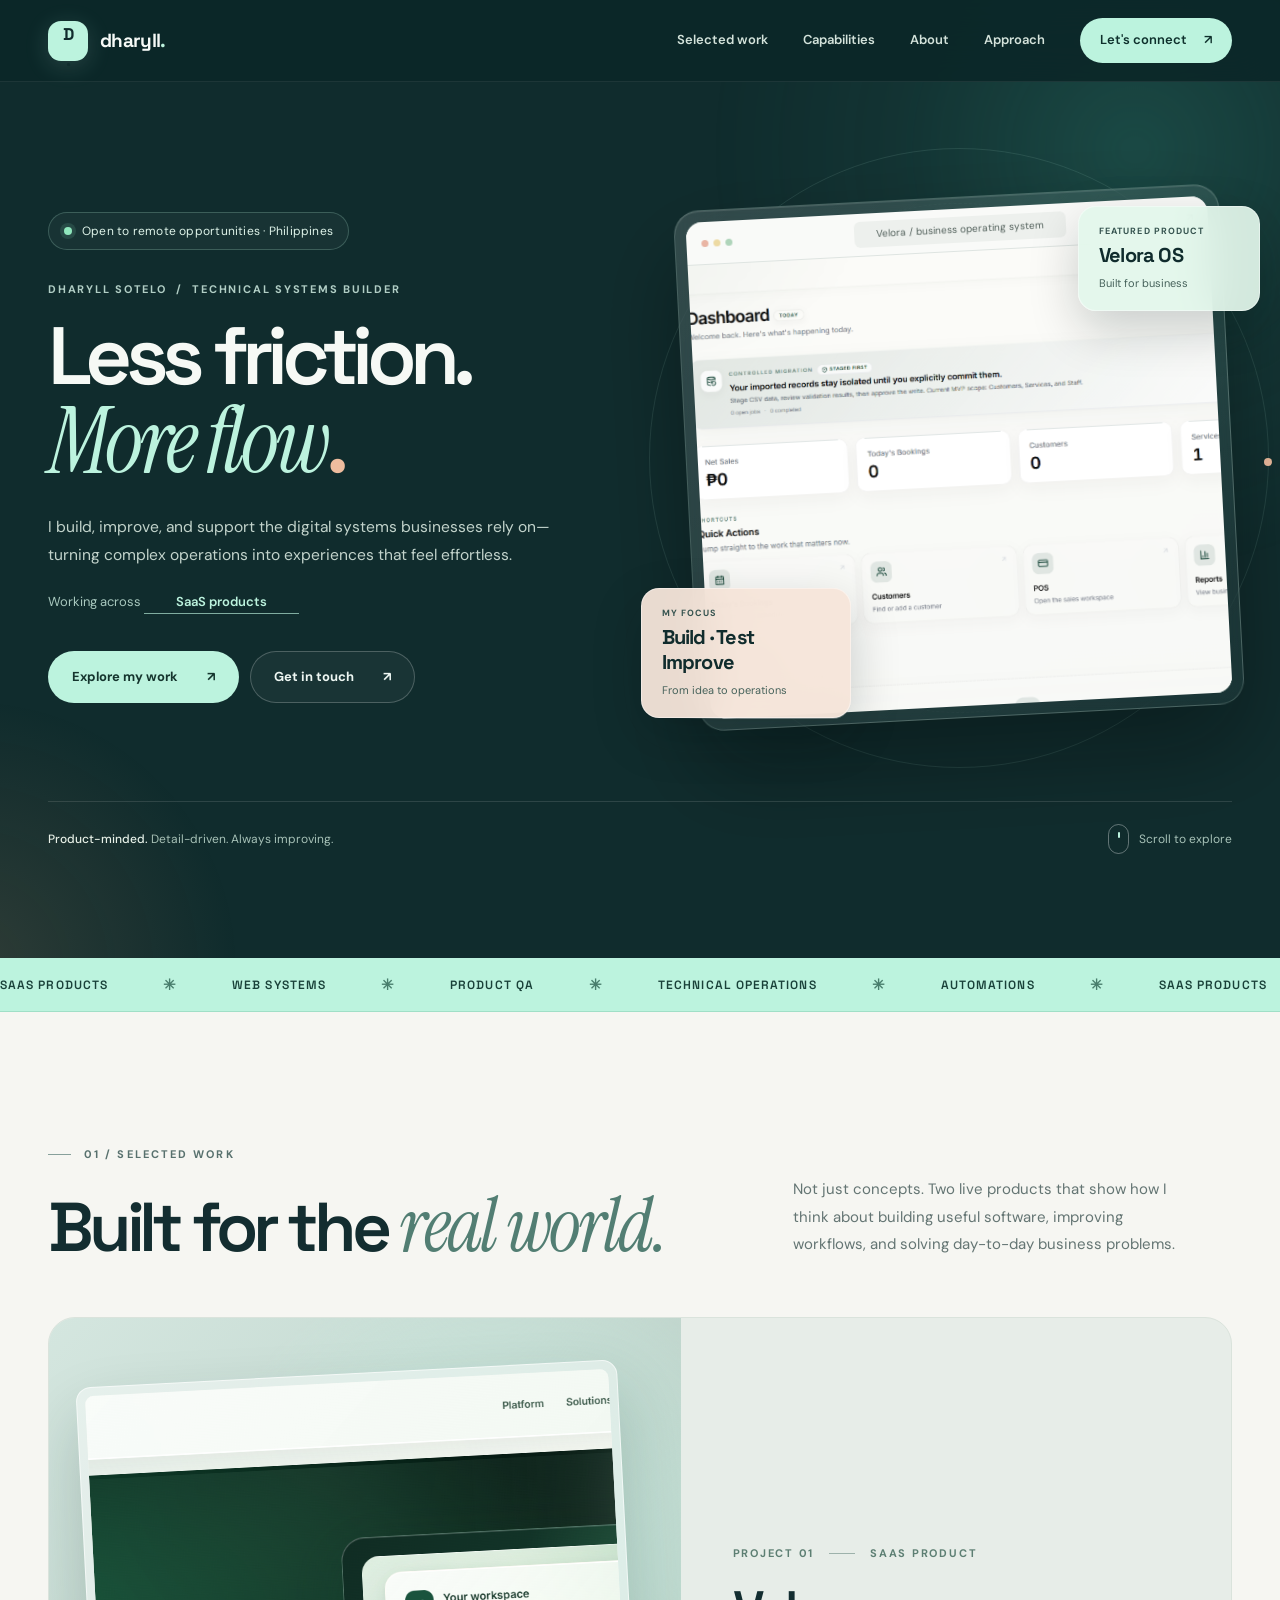
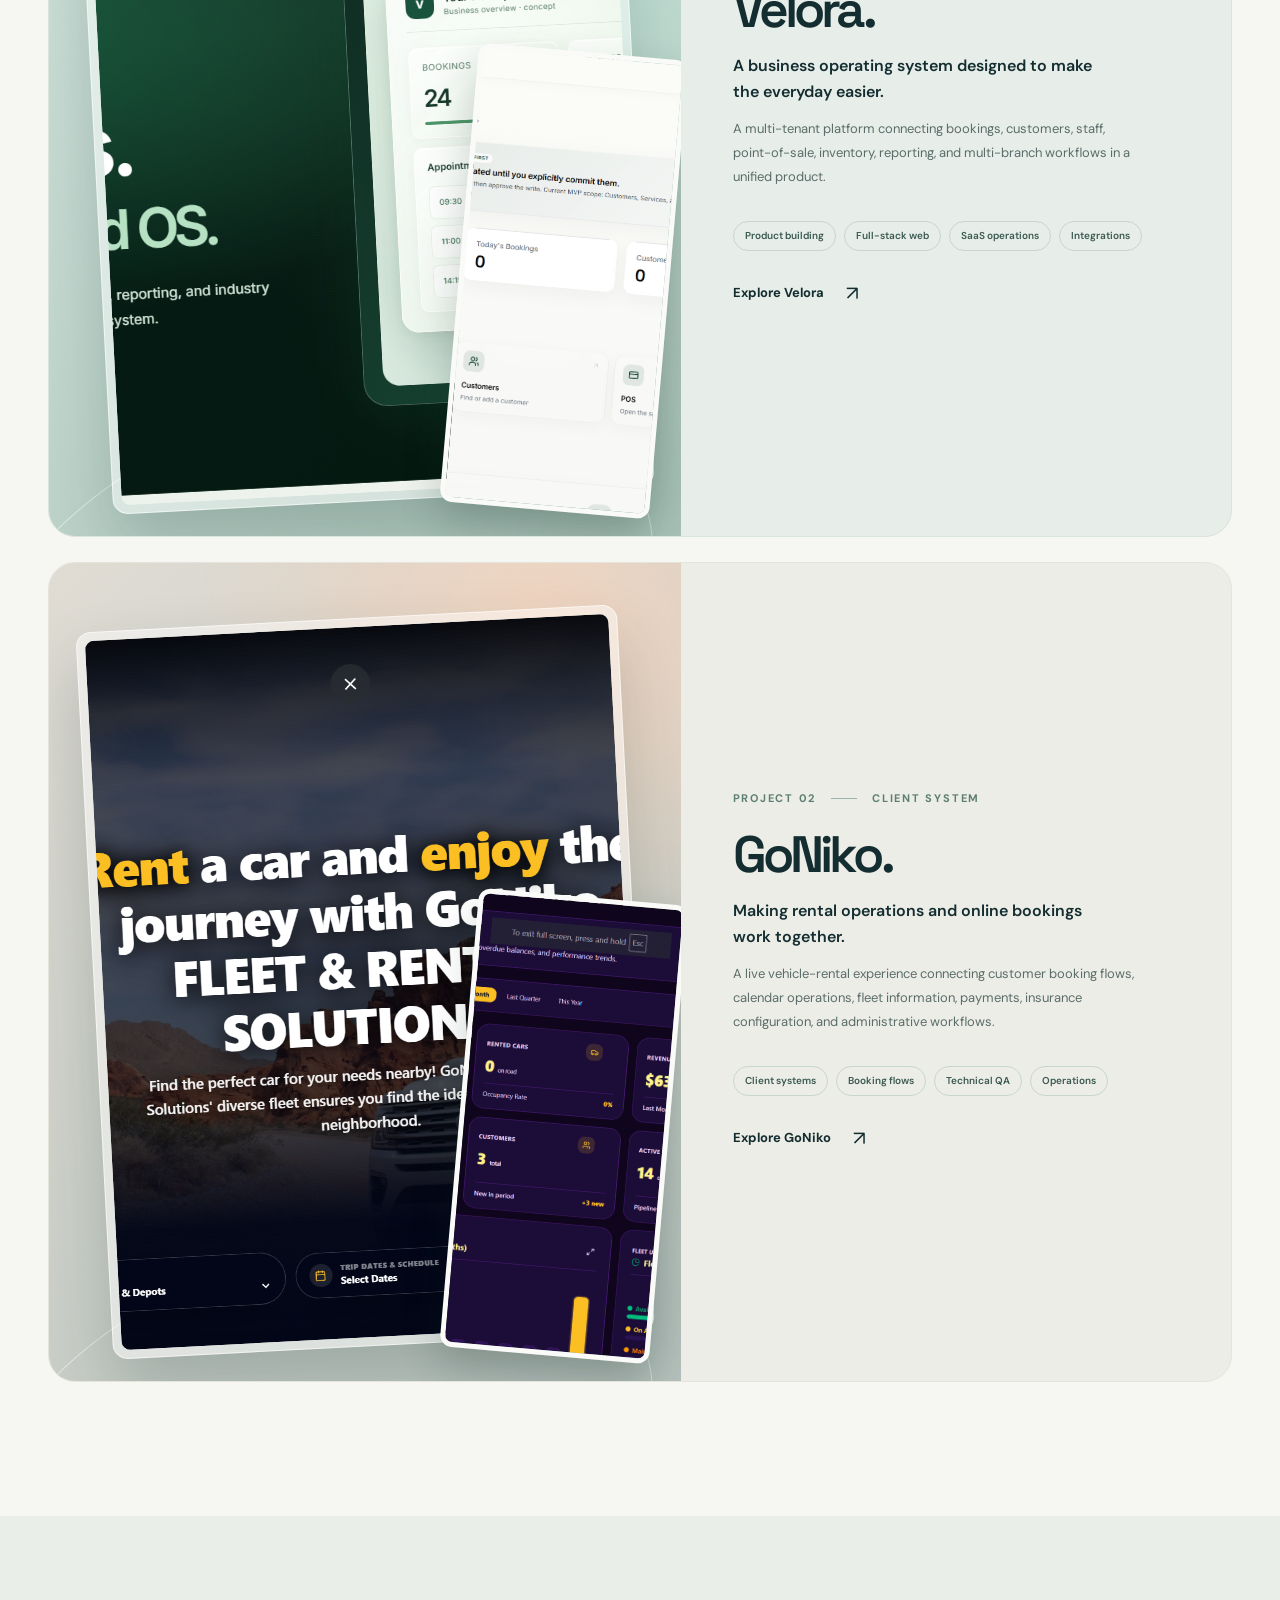
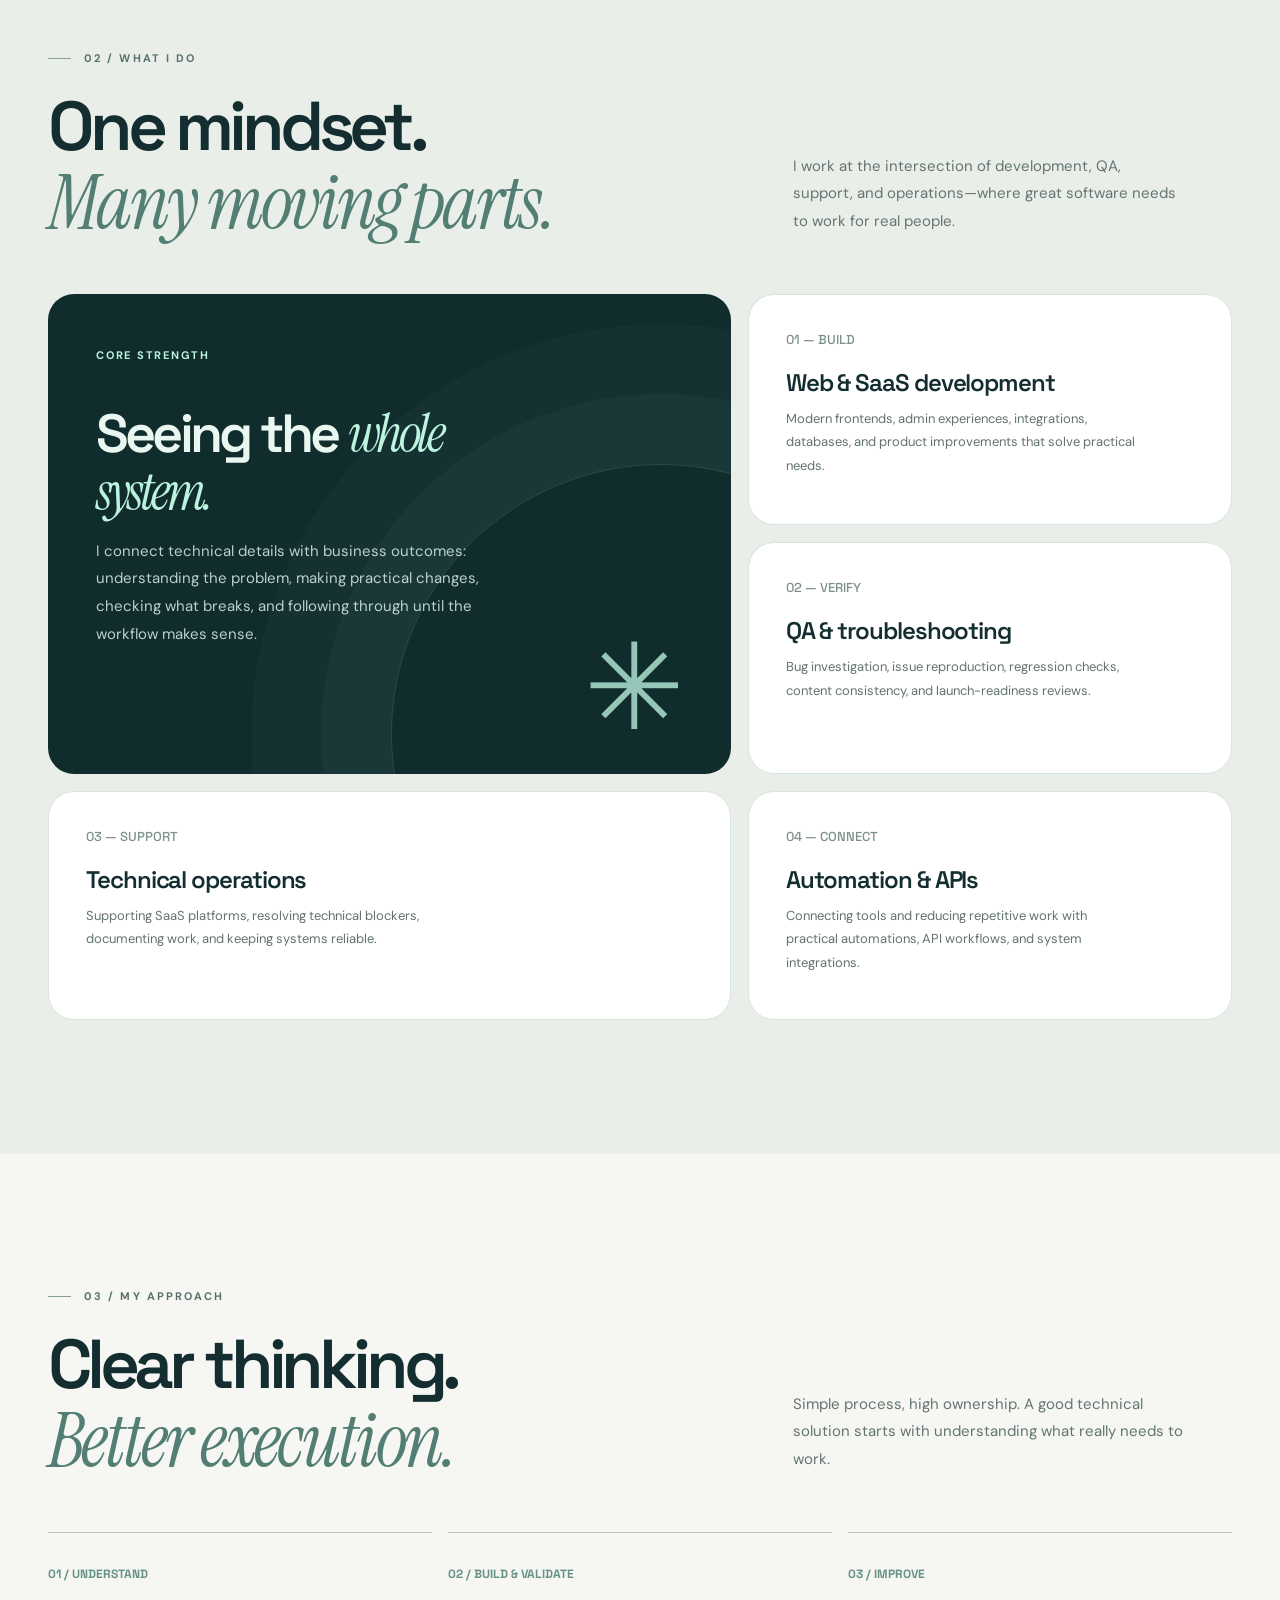
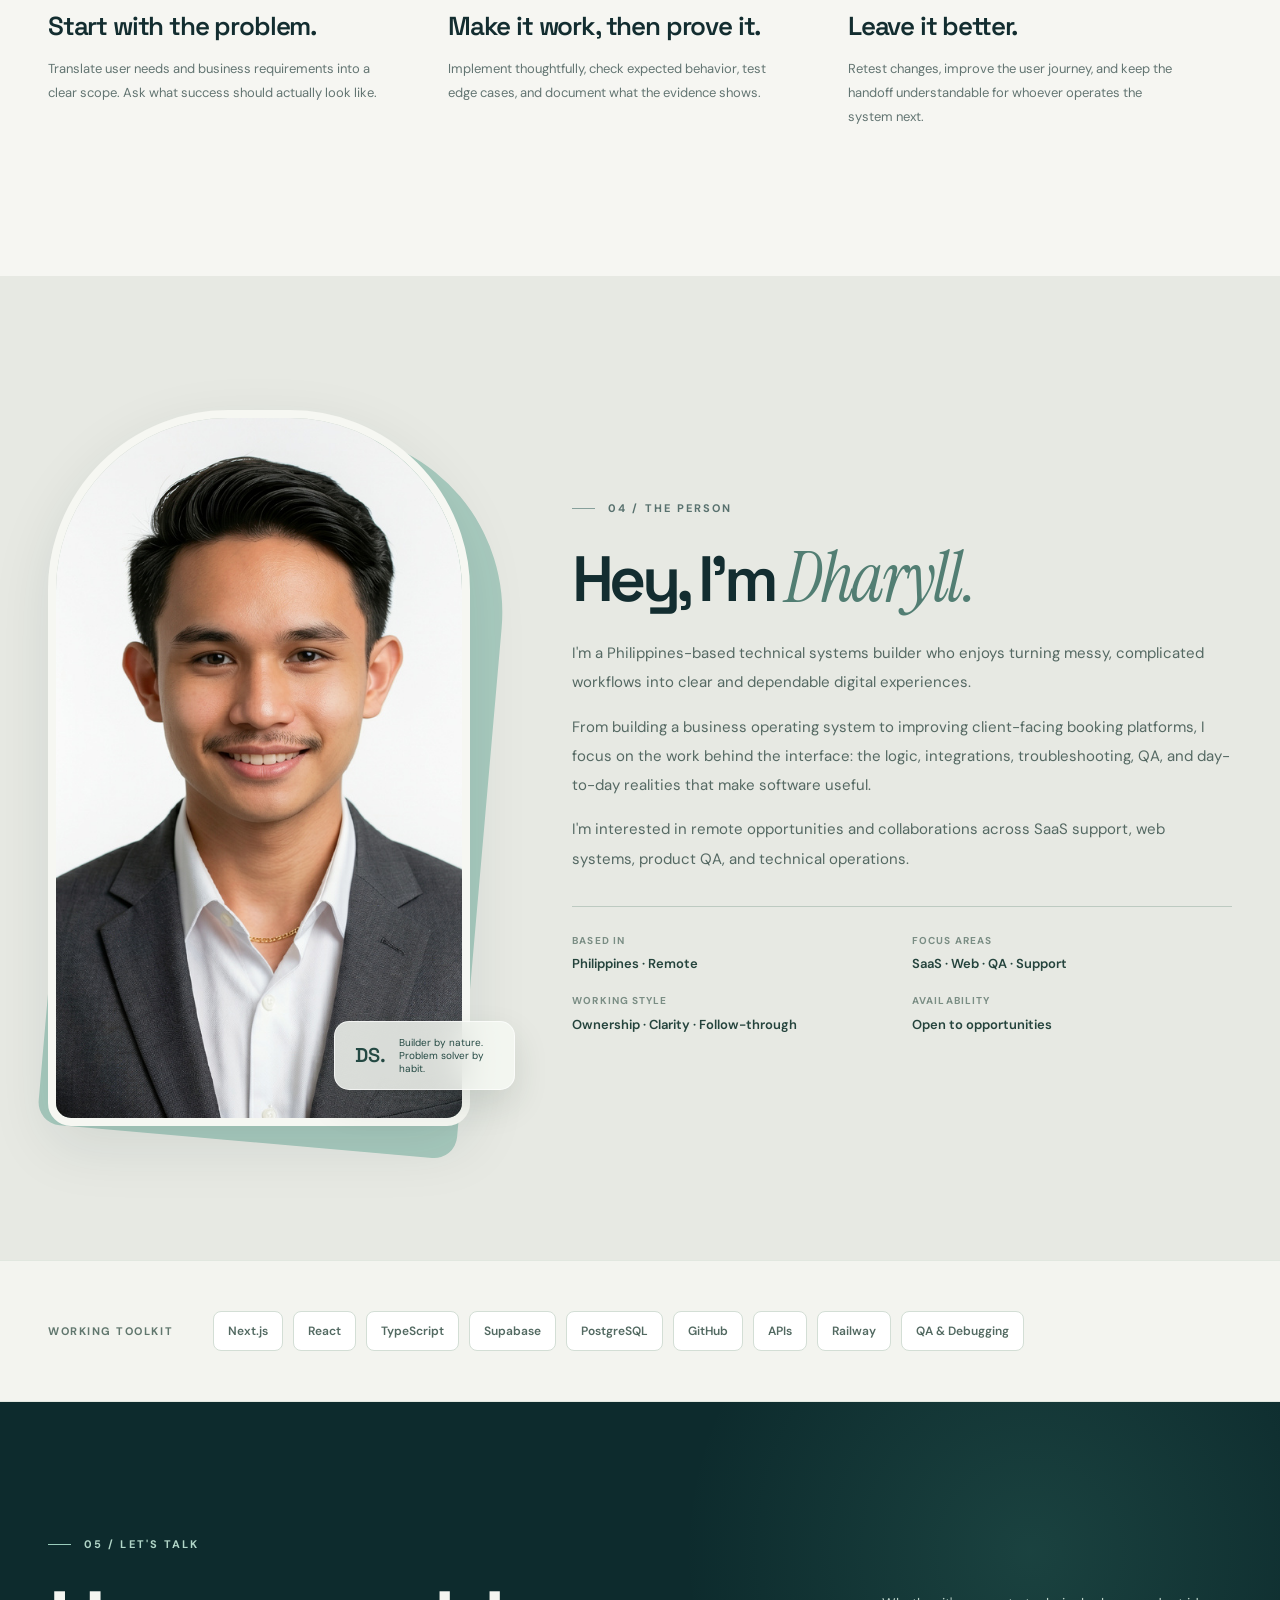
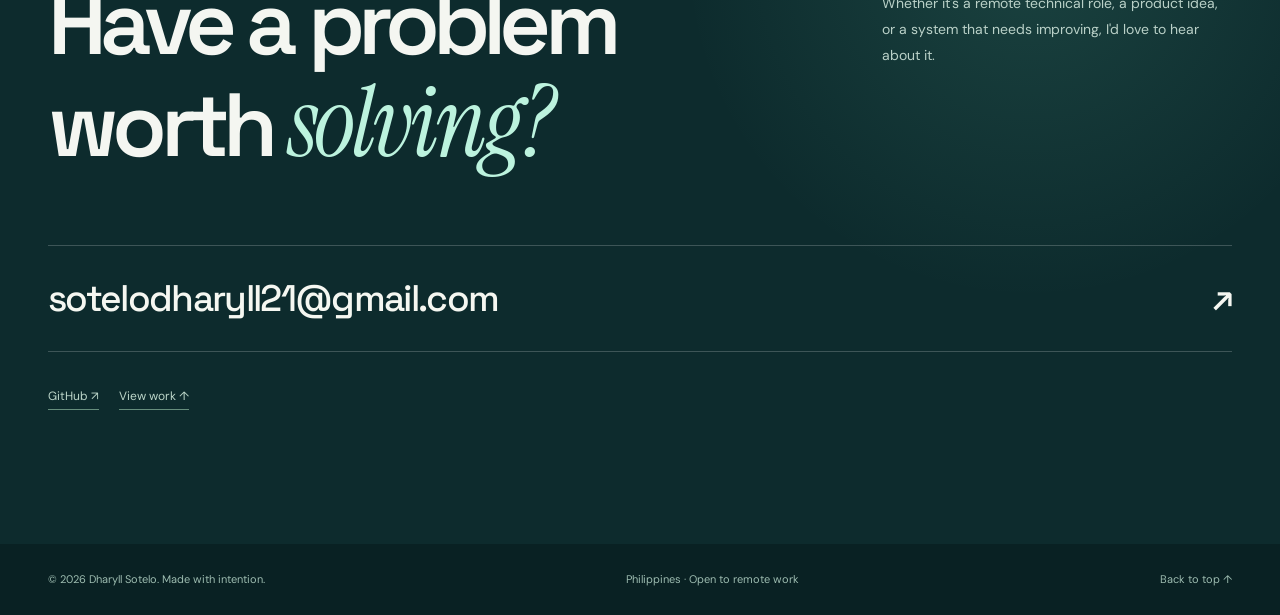
==== preview-v2/index.html @ 02fa9073 "feat(portfolio): editorial glass and motion redesign preview" ====
<!doctype html>
<html lang="en">
<head>
  <meta charset="utf-8">
  <meta name="viewport" content="width=device-width, initial-scale=1">
  <meta name="color-scheme" content="light dark">
  <meta name="theme-color" content="#102c2d">
  <meta name="description" content="Dharyll Sotelo — technical systems builder specializing in SaaS products, web development, product QA, automations, and technical operations.">
  <meta property="og:title" content="Dharyll Sotelo — Technical Systems & Product Builder">
  <meta property="og:description" content="Thoughtful systems. Smoother operations. Explore selected products and technical work.">
  <meta property="og:type" content="website">
  <title>Dharyll Sotelo — Technical Systems & Product Builder</title>
  <link rel="preconnect" href="https://fonts.googleapis.com">
  <link rel="preconnect" href="https://fonts.gstatic.com" crossorigin>
  <link href="https://fonts.googleapis.com/css2?family=DM+Sans:wght@400;500;600;700&family=Space+Grotesk:wght@400;500;600;700&family=Instrument+Serif:ital@0;1&display=swap" rel="stylesheet">
  <style>
    :root{--ink:#132d30;--deep:#102c2d;--deep2:#071a1c;--paper:#f6f6f2;--cream:#ecefe9;--muted:#617172;--mint:#bcf3de;--mint-bright:#b3ffd7;--peach:#eebc9e;--hair:rgba(19,45,48,.13);--ease:cubic-bezier(.22,1,.36,1)}
    *,*::before,*::after{box-sizing:border-box}
    html{scroll-behavior:smooth;scroll-padding-top:92px}
    body{margin:0;background:var(--paper);color:var(--ink);font-family:"DM Sans",Arial,sans-serif;line-height:1.55;-webkit-font-smoothing:antialiased;overflow-x:hidden}
    a{color:inherit;text-decoration:none}button{font:inherit}img{max-width:100%;display:block}::selection{background:#a0e9cf;color:#092a24}
    :focus-visible{outline:3px solid #faad83;outline-offset:4px}
    .skip{position:absolute;left:12px;top:-90px;z-index:500;padding:12px 17px;color:#102c2d;background:#fff;border-radius:12px}.skip:focus{top:12px}
    .container{width:min(1320px,calc(100% - 96px));margin-inline:auto}
    .top-region{position:relative;background:var(--deep);color:#f6f9f5;overflow:hidden}
    .top-region::before{content:"";position:absolute;width:860px;height:860px;right:-285px;top:-280px;background:radial-gradient(circle,rgba(65,179,155,.22),rgba(65,179,155,.06) 39%,transparent 70%);pointer-events:none;filter:blur(6px);animation:ambient 15s ease-in-out infinite alternate}
    .top-region::after{content:"";position:absolute;width:560px;height:560px;left:-310px;bottom:-290px;background:radial-gradient(circle,rgba(229,158,111,.14),transparent 68%);pointer-events:none}
    @keyframes ambient{to{transform:translate(-60px,60px) scale(1.07)}}
    .nav-wrap{position:sticky;top:0;z-index:100;color:#f7fbf8;background:rgba(11,39,40,.91);border-bottom:1px solid rgba(255,255,255,.075);backdrop-filter:blur(20px);-webkit-backdrop-filter:blur(20px);transition:box-shadow .3s}
    .nav-wrap.scrolled{box-shadow:0 10px 24px rgba(0,0,0,.16)}
    .nav{min-height:81px;display:flex;align-items:center;justify-content:space-between;gap:20px;position:relative}
    .brand{display:inline-flex;align-items:center;gap:12px;font-family:"Space Grotesk",sans-serif;font-weight:700;letter-spacing:-.035em;font-size:19px;white-space:nowrap}
    .brand-mark{display:grid;place-items:center;height:40px;width:40px;border-radius:13px;background:var(--mint);color:var(--deep);font-weight:700;font-size:17px;box-shadow:0 5px 25px rgba(188,243,222,.16)}
    .brand-wordmark span{color:var(--mint)}
    .nav-links{display:flex;align-items:center;gap:35px;font-size:13px;color:#d4e3db;font-weight:600}
    .nav-links a:not(.nav-cta){transition:color .2s}.nav-links a:not(.nav-cta):hover{color:var(--mint)}
    .nav-cta{display:inline-flex;align-items:center;gap:17px;padding:12px 20px;background:var(--mint);border-radius:100px;color:#0e302c!important;transition:background .25s,transform .25s}.nav-cta:hover{background:#d6ffe9;transform:translateY(-2px)}
    .nav-toggle{display:none;align-items:center;gap:9px;border:1px solid rgba(255,255,255,.2);background:rgba(255,255,255,.055);border-radius:999px;padding:9px 15px;color:#fff;cursor:pointer}
    .hero{position:relative;padding:115px 0 104px;isolation:isolate}
    .hero-grid{display:grid;grid-template-columns:minmax(0,1.03fr) minmax(0,.97fr);gap:clamp(30px,4.5vw,84px);align-items:center}
    .availability{display:inline-flex;align-items:center;gap:10px;padding:9px 15px;border:1px solid rgba(188,243,222,.22);border-radius:100px;color:#def3e9;font-size:12px;letter-spacing:.018em;background:rgba(255,255,255,.035)}
    .availability i{height:8px;width:8px;border-radius:100%;background:#8fe7bd;box-shadow:0 0 0 4px rgba(143,231,189,.13);animation:ping 2.5s ease-in-out infinite}
    @keyframes ping{50%{box-shadow:0 0 0 8px rgba(143,231,189,0)}}
    .micro{font-size:11px;letter-spacing:.16em;text-transform:uppercase;font-weight:700}
    .hero .micro{color:#b1cec5;margin:31px 0 19px}
    h1,h2,h3,p{margin-top:0}
    .hero h1{font-family:"Space Grotesk",sans-serif;font-size:clamp(61px,6.35vw,108px);line-height:.98;letter-spacing:-.082em;font-weight:600;max-width:800px;margin:0}
    .hero h1 .line{display:block}
    .hero h1 em{font-family:"Instrument Serif",serif;font-weight:400;letter-spacing:-.045em;color:var(--mint);font-size:1.12em}
    .hero h1 .dot{color:var(--peach)}
    .hero .lead{max-width:545px;color:#c2d3cb;font-size:clamp(15px,1.22vw,18px);line-height:1.8;margin:27px 0 23px}
    .role-line{color:#a8c8be;min-height:26px;font-size:13px;margin-bottom:33px}
    .role-line strong{font-weight:600;color:var(--mint);display:inline-block;border-bottom:1px solid rgba(188,243,222,.65);min-width:155px;text-align:center;transition:opacity .3s,transform .3s}
    .role-line strong.is-changing{opacity:0;transform:translateY(8px)}
    .buttons{display:flex;align-items:center;gap:11px;flex-wrap:wrap}
    .btn{display:inline-flex;align-items:center;justify-content:center;gap:29px;min-height:52px;padding:0 23px;border:1px solid transparent;border-radius:100px;font-size:13px;font-weight:700;transition:background .25s,transform .25s,border-color .25s}.btn:hover{transform:translateY(-3px)}
    .btn-mint{color:#15352e;background:var(--mint)}.btn-mint:hover{background:#d9ffe9}
    .btn-outline{border-color:rgba(255,255,255,.22);background:rgba(255,255,255,.04);color:#eef7f3}.btn-outline:hover{background:rgba(255,255,255,.09);border-color:rgba(255,255,255,.4)}
    .hero-visual{position:relative;min-height:510px;display:flex;align-items:center;justify-content:center}
    .orbit{width:620px;height:620px;border:1px solid rgba(188,243,222,.11);border-radius:50%;position:absolute;left:50%;top:50%;transform:translate(-50%,-50%);pointer-events:none}
    .orbit::before{content:"";position:absolute;inset:54px;border:1px dashed rgba(188,243,222,.17);border-radius:50%;animation:spin 70s linear infinite}
    .orbit::after{content:"";position:absolute;top:50%;right:-4px;width:8px;height:8px;border-radius:50%;background:var(--peach)}
    @keyframes spin{to{transform:rotate(360deg)}}
    .visual-frame{position:relative;z-index:3;width:100%;max-width:620px;padding:11px;border:1px solid rgba(229,251,240,.19);border-radius:25px;background:linear-gradient(135deg,rgba(255,255,255,.14),rgba(255,255,255,.03));box-shadow:0 42px 90px rgba(0,5,5,.35),inset 0 1px rgba(255,255,255,.1);backdrop-filter:blur(20px);-webkit-backdrop-filter:blur(20px);transform:rotate(-3deg);transition:transform .65s var(--ease)}
    .visual-frame:hover{transform:rotate(0deg) translateY(-5px)}
    .browser-window{border-radius:16px;overflow:hidden;background:#e9efee}
    .browser-top{display:flex;justify-content:space-between;align-items:center;height:43px;padding:0 15px;background:#f9faf8;color:#53615c;font-size:10px;border-bottom:1px solid #dee4e1;gap:8px}
    .traffic{display:inline-flex;gap:5px}.traffic b{width:7px;height:7px;background:#d8dcd9;border-radius:50%}.traffic b:first-child{background:#e9b5a4}.traffic b:nth-child(2){background:#eddaa3}.traffic b:nth-child(3){background:#afd4ba}
    .browser-url{white-space:nowrap;text-overflow:ellipsis;overflow:hidden;padding:5px 22px;border-radius:6px;background:#edf0ed}
    .window-image{width:100%;height:auto;aspect-ratio:1.15/1;object-fit:cover;object-position:center top;background:linear-gradient(130deg,#f1f3ef,#d7e5db)}
    .floating-ticket{position:absolute;z-index:6;padding:18px 20px;border:1px solid rgba(255,255,255,.42);border-radius:18px;background:rgba(226,247,235,.93);color:var(--deep);box-shadow:0 18px 50px rgba(0,20,19,.2);backdrop-filter:blur(20px);-webkit-backdrop-filter:blur(20px);animation:float 6s ease-in-out infinite}
    .ticket-one{top:9px;right:-28px;width:182px}.ticket-two{bottom:0;left:-45px;width:210px;background:rgba(246,229,218,.95);animation-delay:-3s}
    .floating-ticket span{display:block;color:#365450;font-size:9px;font-weight:700;letter-spacing:.12em;text-transform:uppercase;margin-bottom:5px}.floating-ticket strong{font-family:"Space Grotesk",sans-serif;font-size:20px;line-height:1.1;letter-spacing:-.04em}.floating-ticket small{display:block;margin-top:5px;font-size:11px;color:#46625b}
    @keyframes float{50%{transform:translateY(-10px)}}
    .hero-foot{display:flex;gap:24px;justify-content:space-between;align-items:center;border-top:1px solid rgba(255,255,255,.12);margin-top:83px;padding-top:22px;color:#a7c2b8;font-size:12px;position:relative;z-index:4}
    .hero-foot strong{color:#e8f5ee;font-weight:500}.hero-foot .scroll-hint{display:flex;align-items:center;gap:10px}
    .scroll-hint i{height:30px;width:21px;border:1px solid rgba(255,255,255,.35);border-radius:18px;position:relative}.scroll-hint i::after{content:"";position:absolute;left:9px;top:7px;width:2px;height:6px;background:var(--mint);border-radius:1px;animation:scrollhint 2s infinite}@keyframes scrollhint{to{transform:translateY(9px);opacity:0}}
    .ticker{background:var(--mint);color:#194139;overflow:hidden;white-space:nowrap;padding:15px 0;border-bottom:1px solid #a0dfc7}
    .ticker-track{display:flex;gap:55px;width:max-content;animation:marquee 35s linear infinite}
    .ticker-track span{display:inline-flex;align-items:center;gap:55px;font-family:"Space Grotesk";font-weight:600;letter-spacing:.09em;text-transform:uppercase;font-size:12px}.ticker-track span::after{content:"✳";font-size:15px;color:#497e6d}
    @keyframes marquee{to{transform:translateX(-50%)}}
    .section{padding:134px 0}.section-kicker{display:flex;align-items:center;gap:13px;font-size:11px;font-weight:700;letter-spacing:.19em;text-transform:uppercase;color:#58716e;margin:0 0 23px}.section-kicker::before{content:"";width:23px;height:1px;background:#87a09b}
    .section-top{display:grid;grid-template-columns:1.1fr .7fr;align-items:end;gap:55px;margin-bottom:50px}
    .section h2{font-family:"Space Grotesk";font-size:clamp(48px,5.4vw,84px);line-height:1.06;font-weight:600;letter-spacing:-.075em;margin:0}
    .section h2 em{font-family:"Instrument Serif";letter-spacing:-.035em;font-size:1.1em;font-weight:400;color:#527e73}
    .section-desc{color:#647573;font-size:15px;line-height:1.85;max-width:390px;margin:0 0 8px}
    .projects{display:grid;gap:25px}
    .project{display:grid;grid-template-columns:1.07fr .93fr;min-height:455px;border-radius:27px;overflow:hidden;background:#e7ede8;border:1px solid #dae3dc}
    .project.alt{background:#edede7;border-color:#e5e4da}
    .project-visual{position:relative;min-height:455px;display:grid;place-items:center;padding:45px;overflow:hidden;background:radial-gradient(circle at 70% 30%,#c7eade,transparent 42%),linear-gradient(135deg,#d4e6df,#a9c3b8)}
    .project.alt .project-visual{background:radial-gradient(circle at 78% 10%,#f3d5c0,transparent 40%),linear-gradient(135deg,#e0dcd4,#b6c2bd)}
    .project-visual::after{content:"";position:absolute;inset:auto -100px -320px;width:720px;height:450px;border:1px solid rgba(255,255,255,.47);border-radius:50%;transform:rotate(-22deg);pointer-events:none}
    .project-image{width:100%;max-width:560px;position:relative;z-index:2;border-radius:15px;padding:8px;background:rgba(255,255,255,.45);border:1px solid rgba(255,255,255,.6);box-shadow:0 32px 65px rgba(15,44,39,.2);transform:translateY(10px) rotate(-3deg);transition:transform .7s var(--ease)}
    .project:hover .project-image{transform:translateY(0) rotate(0)}
    .project-image img{border-radius:9px;width:100%;aspect-ratio:16/10;object-fit:cover;object-position:top;background:#f3f5f1}
    .project-mini{position:absolute;z-index:3;width:37%;max-width:210px;right:12px;bottom:25px;overflow:hidden;border:5px solid #fafbf8;border-radius:12px;box-shadow:0 20px 40px rgba(20,40,36,.2);transform:rotate(5deg);transition:transform .6s var(--ease)}.project:hover .project-mini{transform:rotate(1deg) translateY(-6px)}
    .project-mini img{width:100%;aspect-ratio:4/3;object-fit:cover;object-position:top}
    .project-content{padding:55px clamp(32px,4vw,72px);display:flex;flex-direction:column;justify-content:center}
    .project-index{font-size:11px;letter-spacing:.16em;text-transform:uppercase;font-weight:700;color:#5d7f73;display:flex;align-items:center;gap:15px}.project-index span{display:inline-block;width:26px;height:1px;background:#9db2ab}
    .project-content h3{font-family:"Space Grotesk";font-size:clamp(44px,4vw,65px);letter-spacing:-.075em;line-height:1.1;margin:20px 0 14px;font-weight:600}
    .project-content .project-intro{font-size:16px;font-weight:600;max-width:380px;line-height:1.65;margin-bottom:12px}
    .project-content p:not(.project-intro){color:#5b6d6a;line-height:1.85;font-size:13px;max-width:410px}
    .pills{display:flex;flex-wrap:wrap;gap:8px;margin:19px 0 27px}.pills span{display:inline-block;border:1px solid #c7d6ce;padding:6px 11px;border-radius:50px;font-size:10px;font-weight:600;color:#3a5951}
    .text-link{font-weight:700;font-size:13px;display:inline-flex;align-items:center;gap:22px;width:max-content;transition:gap .25s}.text-link:hover{gap:30px}.text-link b{font-size:20px;font-weight:400}
    .capabilities{background:#e9eee8}
    .cap-grid{display:grid;grid-template-columns:1.17fr .83fr;gap:17px}
    .cap-feature{grid-row:span 2;padding:48px;border-radius:26px;background:var(--deep);color:#eaf7f0;position:relative;overflow:hidden;min-height:480px}
    .cap-feature::before{content:"";position:absolute;width:540px;height:540px;border:1px solid rgba(188,243,222,.15);border-radius:50%;right:-200px;bottom:-230px;box-shadow:0 0 0 70px rgba(188,243,222,.035),0 0 0 140px rgba(188,243,222,.025)}
    .cap-feature .badge-soft{color:var(--mint);border-color:rgba(188,243,222,.3)}
    .cap-feature h3{font:600 clamp(42px,4.2vw,66px)/1.06 "Space Grotesk",sans-serif;letter-spacing:-.07em;max-width:460px;margin:38px 0 17px}
    .cap-feature h3 em{font-family:"Instrument Serif";font-weight:400;color:var(--mint)}
    .cap-feature p{max-width:420px;color:#bdcfca;font-size:15px;line-height:1.85}
    .cap-icon{position:absolute;right:46px;bottom:38px;font:400 120px/.8 "Instrument Serif";color:var(--mint);opacity:.78}
    .cap-card{background:#fff;border:1px solid #dae4de;padding:36px 37px;min-height:229px;border-radius:26px;transition:transform .3s var(--ease),box-shadow .3s}
    .cap-card:hover{transform:translateY(-4px);box-shadow:0 20px 40px rgba(33,65,53,.06)}
    .cap-card .cap-num{font:500 13px "Space Grotesk";color:#7c918a;display:block;margin-bottom:21px}
    .cap-card h3{font:600 24px/1.2 "Space Grotesk";letter-spacing:-.045em;margin:0 0 9px}
    .cap-card p{color:#63736f;font-size:13px;line-height:1.8;max-width:350px;margin:0}
    .approach{background:var(--paper)}.approach-grid{display:grid;grid-template-columns:1fr 1fr 1fr;gap:16px}
    .approach-card{border-top:1px solid #b7c6c0;padding:28px 20px 0 0}
    .approach-card small{font:700 12px "Space Grotesk";color:#659286}
    .approach-card h3{font:600 26px "Space Grotesk";letter-spacing:-.045em;margin:23px 0 14px}
    .approach-card p{font-size:13px;color:#637572;line-height:1.85;max-width:330px}
    .about{background:#e7e9e3}
    .about-grid{display:grid;grid-template-columns:.78fr 1.22fr;gap:clamp(50px,8vw,144px);align-items:center}
    .portrait-block{position:relative;max-width:425px;margin:auto}
    .portrait-back{position:absolute;inset:19px -17px -17px 19px;background:#a8cabe;border-radius:180px 180px 23px 23px;transform:rotate(5deg)}
    .portrait-photo{position:relative;z-index:2;overflow:hidden;border:8px solid #f6f7f2;border-radius:180px 180px 23px 23px;box-shadow:0 20px 60px rgba(23,53,45,.1)}
    .portrait-photo img{width:100%;aspect-ratio:4/4.5;object-fit:cover;object-position:center 25%;background:linear-gradient(145deg,#cbd8ca,#b8c9c1)}
    .portrait-tag{position:absolute;z-index:3;right:-45px;bottom:36px;border:1px solid rgba(255,255,255,.66);border-radius:15px;display:flex;align-items:center;gap:13px;padding:14px 20px;background:rgba(246,249,243,.84);backdrop-filter:blur(18px);color:#244943;box-shadow:0 15px 34px rgba(35,60,50,.13)}
    .portrait-tag b{font:600 20px "Space Grotesk"}.portrait-tag span{font-size:10px;max-width:95px;line-height:1.3}
    .about-copy h2{font-size:clamp(43px,5vw,77px);margin-bottom:24px}
    .about-copy>p:not(.section-kicker){font-size:15px;color:#556963;line-height:1.95;max-width:680px}
    .facts{display:grid;grid-template-columns:1fr 1fr;gap:19px 20px;margin-top:32px;padding-top:26px;border-top:1px solid #bdcac1}
    .facts div{display:grid;gap:6px}.facts small{font-size:10px;text-transform:uppercase;letter-spacing:.11em;color:#7a8d84;font-weight:700}.facts strong{font-size:13px;font-weight:600;color:#24433c}
    .toolkit{padding:50px 0;background:#f3f4ef;border-top:1px solid #e1e7df;border-bottom:1px solid #e1e7df}
    .toolkit-inner{display:flex;align-items:center;gap:40px}.toolkit label{font-size:11px;letter-spacing:.14em;text-transform:uppercase;white-space:nowrap;font-weight:700;color:#61776e}.toolkit-items{display:flex;flex-wrap:wrap;gap:10px}.toolkit-items span{padding:10px 14px;border:1px solid #d3ded5;border-radius:8px;font-size:12px;font-weight:600;color:#526961;background:#fff}
    .contact{position:relative;background:#0d2b2d;color:#f5f7f1;overflow:hidden}.contact::before{content:"";position:absolute;right:-100px;top:-200px;width:700px;height:700px;border-radius:50%;background:radial-gradient(circle,rgba(116,221,189,.13),transparent 70%);pointer-events:none}
    .contact-top{display:flex;align-items:start;justify-content:space-between;gap:30px}
    .contact .section-kicker{color:#b1d6c8}.contact .section-kicker::before{background:#9acdbc}
    .contact h2{font-size:clamp(57px,7vw,106px);max-width:860px;color:#f4f6f1}.contact h2 em{color:var(--mint)}
    .contact p.contact-desc{color:#bad1c8;line-height:1.85;max-width:350px;font-size:14px;margin-top:15px}
    .contact-link{display:flex;justify-content:space-between;align-items:center;gap:20px;margin-top:69px;padding:29px 0;border-top:1px solid rgba(255,255,255,.2);border-bottom:1px solid rgba(255,255,255,.2);font:500 clamp(19px,3vw,37px) "Space Grotesk";letter-spacing:-.045em;transition:color .25s}.contact-link:hover{color:var(--mint)}.contact-link span:last-child{font-size:36px}
    .socials{display:flex;gap:20px;margin-top:35px}.socials a{font-size:12px;color:#bcd6c9;border-bottom:1px solid #668e7d;padding-bottom:4px}.socials a:hover{color:#fff}
    footer{background:#092123;color:#9dbcb0;padding:27px 0}.footer-content{display:flex;justify-content:space-between;align-items:center;gap:25px;font-size:11px}.footer-content a:hover{color:#fff}
    .reveal{opacity:0;transform:translateY(25px);transition:opacity .85s var(--ease),transform .85s var(--ease)}.reveal.in{opacity:1;transform:translateY(0)}
    @media (max-width:1120px){
      .container{width:min(1100px,calc(100% - 70px))}.hero{padding-top:90px}.hero h1{font-size:clamp(61px,6.8vw,85px)}.hero-visual{min-height:440px}.ticket-one{right:-7px}.ticket-two{left:-12px}.project-content{padding:38px}.project-visual{padding:32px}
    }
    @media (max-width:850px){
      .container{width:calc(100% - 48px)}.nav{min-height:72px}.nav-toggle{display:inline-flex}.nav-links{position:absolute;top:74px;left:0;right:0;display:none;flex-direction:column;align-items:stretch;gap:0;border-radius:17px;border:1px solid rgba(255,255,255,.15);background:#173b39;padding:13px;box-shadow:0 20px 40px rgba(0,0,0,.25)}
      .nav-links.open{display:flex}.nav-links a{padding:13px 17px}.nav-cta{margin-top:8px;justify-content:space-between}
      .hero{padding:77px 0 48px}.hero-grid{grid-template-columns:1fr;gap:63px}.hero h1{font-size:clamp(65px,10vw,90px);max-width:680px}.hero-visual{min-height:490px;max-width:670px;margin:auto;width:88%}.hero-foot{margin-top:50px}
      .section{padding:92px 0}.section-top{grid-template-columns:1fr;gap:18px;margin-bottom:37px}.section-desc{max-width:560px}.project{grid-template-columns:1fr}.project-visual{min-height:400px;order:0}.project-content{order:1;padding:36px 40px 45px}.cap-grid{grid-template-columns:1fr 1fr}.cap-feature{grid-column:span 2;grid-row:span 1;min-height:380px}.about-grid{grid-template-columns:.75fr 1fr;gap:45px}.portrait-tag{right:-18px}.toolkit-inner{flex-direction:column;align-items:flex-start;gap:15px}.contact-top{flex-direction:column}
    }
    @media (max-width:580px){
      .container{width:calc(100% - 34px)}.brand{font-size:16px}.brand-mark{width:36px;height:36px;border-radius:12px}.hero{padding-top:58px}.hero h1{font-size:clamp(55px,14vw,78px)}.hero .lead{font-size:15px;line-height:1.75}.hero .micro{font-size:9px;letter-spacing:.12em}.hero-visual{min-height:345px;width:100%;margin:0}.visual-frame{max-width:420px;transform:rotate(-2deg);padding:7px;border-radius:18px}.browser-top{height:31px;padding:0 8px;font-size:8px}.browser-url{padding:3px 7px}.window-image{aspect-ratio:1.23/1}.orbit{width:400px;height:400px}.orbit::before{inset:32px}.floating-ticket{padding:10px 12px;border-radius:12px}.floating-ticket strong{font-size:14px}.floating-ticket small{font-size:9px}.floating-ticket span{font-size:8px}.ticket-one{right:-4px;top:-13px;width:130px}.ticket-two{left:-4px;bottom:-7px;width:150px}.hero-foot{align-items:flex-start;flex-direction:column;gap:14px;margin-top:45px}.section{padding:78px 0}.section h2{font-size:clamp(44px,11vw,61px)}.project{border-radius:18px}.project-visual{min-height:260px;padding:25px}.project-image{border-radius:12px;padding:5px}.project-image img{border-radius:7px}.project-mini{bottom:10px;right:7px;border-width:3px}.project-content{padding:31px 25px 34px}.project-content h3{font-size:44px}.project-content .project-intro{font-size:15px}.cap-grid{grid-template-columns:1fr}.cap-feature{grid-column:span 1;padding:33px;min-height:365px}.cap-feature h3{font-size:45px}.cap-icon{right:22px;bottom:20px;font-size:80px}.cap-card{min-height:auto;padding:29px}.approach-grid{grid-template-columns:1fr;gap:25px}.about-grid{grid-template-columns:1fr;gap:50px}.portrait-block{width:82%;max-width:340px}.portrait-tag{right:-28px;bottom:18px}.about-copy h2{font-size:52px}.facts{grid-template-columns:1fr 1fr}.toolkit{padding:37px 0}.contact h2{font-size:clamp(58px,12vw,79px)}.contact-link{margin-top:39px;align-items:center;word-break:break-word;font-size:clamp(17px,5vw,27px)}.contact-link span:last-child{font-size:25px}.footer-content{flex-direction:column;align-items:flex-start;gap:8px}.btn{flex:1}
    }
    @media (prefers-reduced-motion:reduce){
      html{scroll-behavior:auto}*,*::before,*::after{animation:none!important;transition:none!important}.reveal{opacity:1!important;transform:none!important}.visual-frame{transform:none!important}.project-image,.project-mini{transform:none!important}
    }
  </style>
</head>
<body>
<a class="skip" href="#main">Skip to content</a>
<div class="top-region" id="top">
  <header class="nav-wrap" id="site-nav">
    <div class="container nav">
      <a class="brand" href="#top" aria-label="Dharyll Sotelo — home"><span class="brand-mark">D<span aria-hidden="true">.</span></span><span class="brand-wordmark">dharyll<span>.</span></span></a>
      <button class="nav-toggle" type="button" aria-label="Toggle navigation" aria-expanded="false" aria-controls="nav-links">Menu <span aria-hidden="true">☰</span></button>
      <nav id="nav-links" class="nav-links" aria-label="Main navigation">
        <a href="#work">Selected work</a><a href="#capabilities">Capabilities</a><a href="#about">About</a><a href="#approach">Approach</a><a class="nav-cta" href="#contact">Let's connect <span aria-hidden="true">↗</span></a>
      </nav>
    </div>
  </header>
  <main id="main">
    <section class="hero" aria-labelledby="hero-title">
      <div class="container">
        <div class="hero-grid">
          <div class="hero-copy">
            <span class="availability reveal"><i aria-hidden="true"></i> Open to remote opportunities · Philippines</span>
            <p class="micro reveal">DHARYLL SOTELO &nbsp;/&nbsp; TECHNICAL SYSTEMS BUILDER</p>
            <h1 id="hero-title" class="reveal"><span class="line">Less friction.</span><span class="line"><em>More flow</em><span class="dot">.</span></span></h1>
            <p class="lead reveal">I build, improve, and support the digital systems businesses rely on—turning complex operations into experiences that feel effortless.</p>
            <p class="role-line reveal">Working across <strong id="role-swap" aria-hidden="true">SaaS products</strong><span class="sr-only" style="position:absolute;width:1px;height:1px;overflow:hidden;clip:rect(0,0,0,0)">SaaS products, web development, product QA, and technical operations</span></p>
            <div class="buttons reveal"><a class="btn btn-mint" href="#work">Explore my work <span aria-hidden="true">↗</span></a><a class="btn btn-outline" href="#contact">Get in touch <span aria-hidden="true">↗</span></a></div>
          </div>
          <div class="hero-visual reveal" aria-label="Preview of the Velora Business OS project">
            <div class="orbit" aria-hidden="true"></div>
            <div class="visual-frame">
              <div class="browser-window">
                <div class="browser-top"><span class="traffic" aria-hidden="true"><b></b><b></b><b></b></span><span class="browser-url">Velora / business operating system</span><span>↗</span></div>
                <img class="window-image" src="../resources/velora-dashboard.png" alt="Velora Business OS dashboard interface" fetchpriority="high" width="1120" height="850">
              </div>
            </div>
            <div class="floating-ticket ticket-one"><span>FEATURED PRODUCT</span><strong>Velora OS</strong><small>Built for business</small></div>
            <div class="floating-ticket ticket-two"><span>MY FOCUS</span><strong>Build · Test<br>Improve</strong><small>From idea to operations</small></div>
          </div>
        </div>
        <div class="hero-foot"><span><strong>Product-minded.</strong> Detail-driven. Always improving.</span><span class="scroll-hint"><i aria-hidden="true"></i> Scroll to explore</span></div>
      </div>
    </section>
  </div>
  <div class="ticker" aria-label="Focus areas: SaaS products, web systems, product QA, technical operations, automations">
    <div class="ticker-track" aria-hidden="true"><span>SaaS products</span><span>Web systems</span><span>Product QA</span><span>Technical operations</span><span>Automations</span><span>SaaS products</span><span>Web systems</span><span>Product QA</span><span>Technical operations</span><span>Automations</span></div>
  </div>
  <section class="section" id="work">
    <div class="container">
      <div class="section-top reveal"><div><p class="section-kicker">01 / SELECTED WORK</p><h2>Built for the <em>real world.</em></h2></div><p class="section-desc">Not just concepts. Two live products that show how I think about building useful software, improving workflows, and solving day-to-day business problems.</p></div>
      <div class="projects">
        <article class="project reveal" aria-labelledby="velora-title">
          <div class="project-visual">
            <div class="project-image"><img src="../resources/velora-home-live.png" alt="Velora public website screenshot" loading="lazy" width="1100" height="710"></div>
            <div class="project-mini"><img src="../resources/velora-dashboard.png" alt="Velora owner dashboard screenshot" loading="lazy" width="600" height="450"></div>
          </div>
          <div class="project-content"><div class="project-index">PROJECT 01 <span></span> SAAS PRODUCT</div><h3 id="velora-title">Velora.</h3><p class="project-intro">A business operating system designed to make the everyday easier.</p><p>A multi-tenant platform connecting bookings, customers, staff, point-of-sale, inventory, reporting, and multi-branch workflows in a unified product.</p><div class="pills"><span>Product building</span><span>Full-stack web</span><span>SaaS operations</span><span>Integrations</span></div><a class="text-link" href="https://myveloraos.com/" target="_blank" rel="noopener noreferrer">Explore Velora <b aria-hidden="true">↗</b></a></div>
        </article>
        <article class="project alt reveal" aria-labelledby="goniko-title">
          <div class="project-visual">
            <div class="project-image"><img src="../resources/goniko-home.png" alt="GoNiko car rental public booking website" loading="lazy" width="1100" height="710"></div>
            <div class="project-mini"><img src="../resources/goniko-admin.png" alt="GoNiko booking administration interface" loading="lazy" width="600" height="450"></div>
          </div>
          <div class="project-content"><div class="project-index">PROJECT 02 <span></span> CLIENT SYSTEM</div><h3 id="goniko-title">GoNiko.</h3><p class="project-intro">Making rental operations and online bookings work together.</p><p>A live vehicle-rental experience connecting customer booking flows, calendar operations, fleet information, payments, insurance configuration, and administrative workflows.</p><div class="pills"><span>Client systems</span><span>Booking flows</span><span>Technical QA</span><span>Operations</span></div><a class="text-link" href="https://www.goniko.org/" target="_blank" rel="noopener noreferrer">Explore GoNiko <b aria-hidden="true">↗</b></a></div>
        </article>
      </div>
    </div>
  </section>
  <section class="section capabilities" id="capabilities">
    <div class="container">
      <div class="section-top reveal"><div><p class="section-kicker">02 / WHAT I DO</p><h2>One mindset.<br><em>Many moving parts.</em></h2></div><p class="section-desc">I work at the intersection of development, QA, support, and operations—where great software needs to work for real people.</p></div>
      <div class="cap-grid">
        <article class="cap-feature reveal"><span class="micro badge-soft">CORE STRENGTH</span><h3>Seeing the <em>whole system.</em></h3><p>I connect technical details with business outcomes: understanding the problem, making practical changes, checking what breaks, and following through until the workflow makes sense.</p><span class="cap-icon" aria-hidden="true">✳</span></article>
        <article class="cap-card reveal"><span class="cap-num">01 — BUILD</span><h3>Web & SaaS development</h3><p>Modern frontends, admin experiences, integrations, databases, and product improvements that solve practical needs.</p></article>
        <article class="cap-card reveal"><span class="cap-num">02 — VERIFY</span><h3>QA & troubleshooting</h3><p>Bug investigation, issue reproduction, regression checks, content consistency, and launch-readiness reviews.</p></article>
        <article class="cap-card reveal"><span class="cap-num">03 — SUPPORT</span><h3>Technical operations</h3><p>Supporting SaaS platforms, resolving technical blockers, documenting work, and keeping systems reliable.</p></article>
        <article class="cap-card reveal"><span class="cap-num">04 — CONNECT</span><h3>Automation & APIs</h3><p>Connecting tools and reducing repetitive work with practical automations, API workflows, and system integrations.</p></article>
      </div>
    </div>
  </section>
  <section class="section approach" id="approach">
    <div class="container">
      <div class="section-top reveal"><div><p class="section-kicker">03 / MY APPROACH</p><h2>Clear thinking.<br><em>Better execution.</em></h2></div><p class="section-desc">Simple process, high ownership. A good technical solution starts with understanding what really needs to work.</p></div>
      <div class="approach-grid">
        <article class="approach-card reveal"><small>01 / UNDERSTAND</small><h3>Start with the problem.</h3><p>Translate user needs and business requirements into a clear scope. Ask what success should actually look like.</p></article>
        <article class="approach-card reveal"><small>02 / BUILD & VALIDATE</small><h3>Make it work, then prove it.</h3><p>Implement thoughtfully, check expected behavior, test edge cases, and document what the evidence shows.</p></article>
        <article class="approach-card reveal"><small>03 / IMPROVE</small><h3>Leave it better.</h3><p>Retest changes, improve the user journey, and keep the handoff understandable for whoever operates the system next.</p></article>
      </div>
    </div>
  </section>
  <section class="section about" id="about">
    <div class="container about-grid">
      <div class="portrait-block reveal"><div class="portrait-back" aria-hidden="true"></div><div class="portrait-photo"><img src="../resources/profile-picture.png" alt="Portrait of Dharyll Sotelo" loading="lazy" width="600" height="700"></div><div class="portrait-tag"><b>DS.</b><span>Builder by nature.<br>Problem solver by habit.</span></div></div>
      <div class="about-copy reveal"><p class="section-kicker">04 / THE PERSON</p><h2>Hey, I'm <em>Dharyll.</em></h2><p>I'm a Philippines-based technical systems builder who enjoys turning messy, complicated workflows into clear and dependable digital experiences.</p><p>From building a business operating system to improving client-facing booking platforms, I focus on the work behind the interface: the logic, integrations, troubleshooting, QA, and day-to-day realities that make software useful.</p><p>I'm interested in remote opportunities and collaborations across SaaS support, web systems, product QA, and technical operations.</p><div class="facts"><div><small>Based in</small><strong>Philippines · Remote</strong></div><div><small>Focus areas</small><strong>SaaS · Web · QA · Support</strong></div><div><small>Working style</small><strong>Ownership · Clarity · Follow-through</strong></div><div><small>Availability</small><strong>Open to opportunities</strong></div></div></div>
    </div>
  </section>
  <aside class="toolkit" aria-label="Tools and technologies"><div class="container toolkit-inner"><label>WORKING TOOLKIT</label><div class="toolkit-items"><span>Next.js</span><span>React</span><span>TypeScript</span><span>Supabase</span><span>PostgreSQL</span><span>GitHub</span><span>APIs</span><span>Railway</span><span>QA & Debugging</span></div></div></aside>
  <section class="section contact" id="contact">
    <div class="container">
      <p class="section-kicker reveal">05 / LET'S TALK</p>
      <div class="contact-top"><h2 class="reveal">Have a problem<br>worth <em>solving?</em></h2><p class="contact-desc reveal">Whether it's a remote technical role, a product idea, or a system that needs improving, I'd love to hear about it.</p></div>
      <a class="contact-link reveal" href="mailto:sotelodharyll21@gmail.com"><span>sotelodharyll21@gmail.com</span><span aria-hidden="true">↗</span></a>
      <div class="socials reveal"><a href="https://github.com/SoteloDharyll" target="_blank" rel="noopener noreferrer">GitHub ↗</a><a href="#work">View work ↑</a></div>
    </div>
  </section>
  </main>
  <footer><div class="container footer-content"><span>© <span id="year">2026</span> Dharyll Sotelo. Made with intention.</span><span>Philippines · Open to remote work</span><a href="#top">Back to top ↑</a></div></footer>
  <script>
  (function(){
    "use strict";
    var nav=document.getElementById("site-nav");
    var toggle=document.querySelector(".nav-toggle");
    var menu=document.getElementById("nav-links");
    function closeNav(){menu.classList.remove("open");toggle.setAttribute("aria-expanded","false");}
    toggle.addEventListener("click",function(){var opened=menu.classList.toggle("open");toggle.setAttribute("aria-expanded",String(opened));});
    menu.querySelectorAll("a").forEach(function(a){a.addEventListener("click",closeNav);});
    document.addEventListener("keydown",function(e){if(e.key==="Escape"){closeNav();}});
    document.addEventListener("click",function(e){if(!nav.contains(e.target))closeNav();});
    window.addEventListener("scroll",function(){nav.classList.toggle("scrolled",window.scrollY>16);},{passive:true});
    document.getElementById("year").textContent=String(new Date().getFullYear());
    var reduced=window.matchMedia("(prefers-reduced-motion: reduce)").matches;
    var items=document.querySelectorAll(".reveal");
    if(reduced||!("IntersectionObserver" in window)){items.forEach(function(el){el.classList.add("in");});}
    else{var io=new IntersectionObserver(function(entries){entries.forEach(function(e){if(e.isIntersecting){e.target.classList.add("in");io.unobserve(e.target);}});},{rootMargin:"0px 0px -40px 0px",threshold:.04});items.forEach(function(el){io.observe(el);});}
    var sw=document.getElementById("role-swap");
    var words=["SaaS products","web development","product QA","technical support"];
    var n=0;
    if(!reduced&&sw){window.setInterval(function(){sw.classList.add("is-changing");window.setTimeout(function(){n=(n+1)%words.length;sw.textContent=words[n];sw.classList.remove("is-changing");},310);},3000);}
  }());
  </script>
</body>
</html>
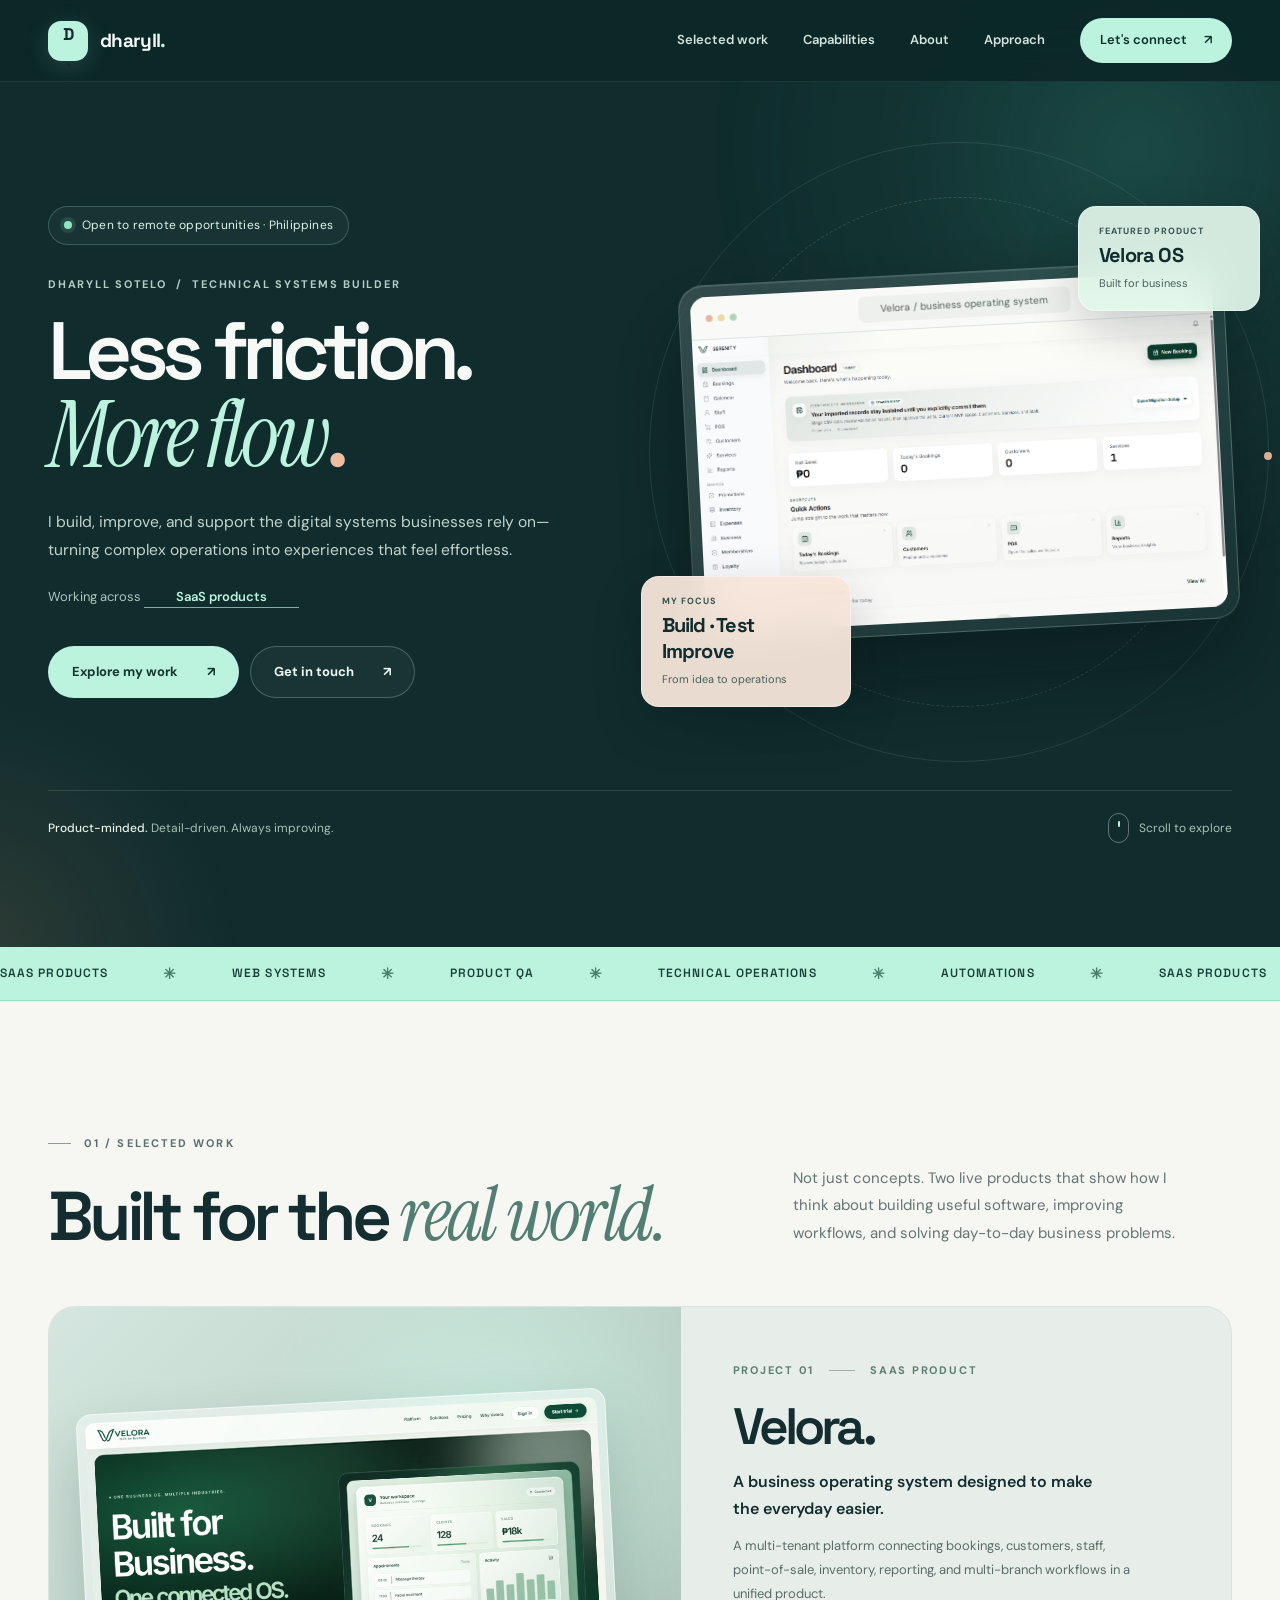
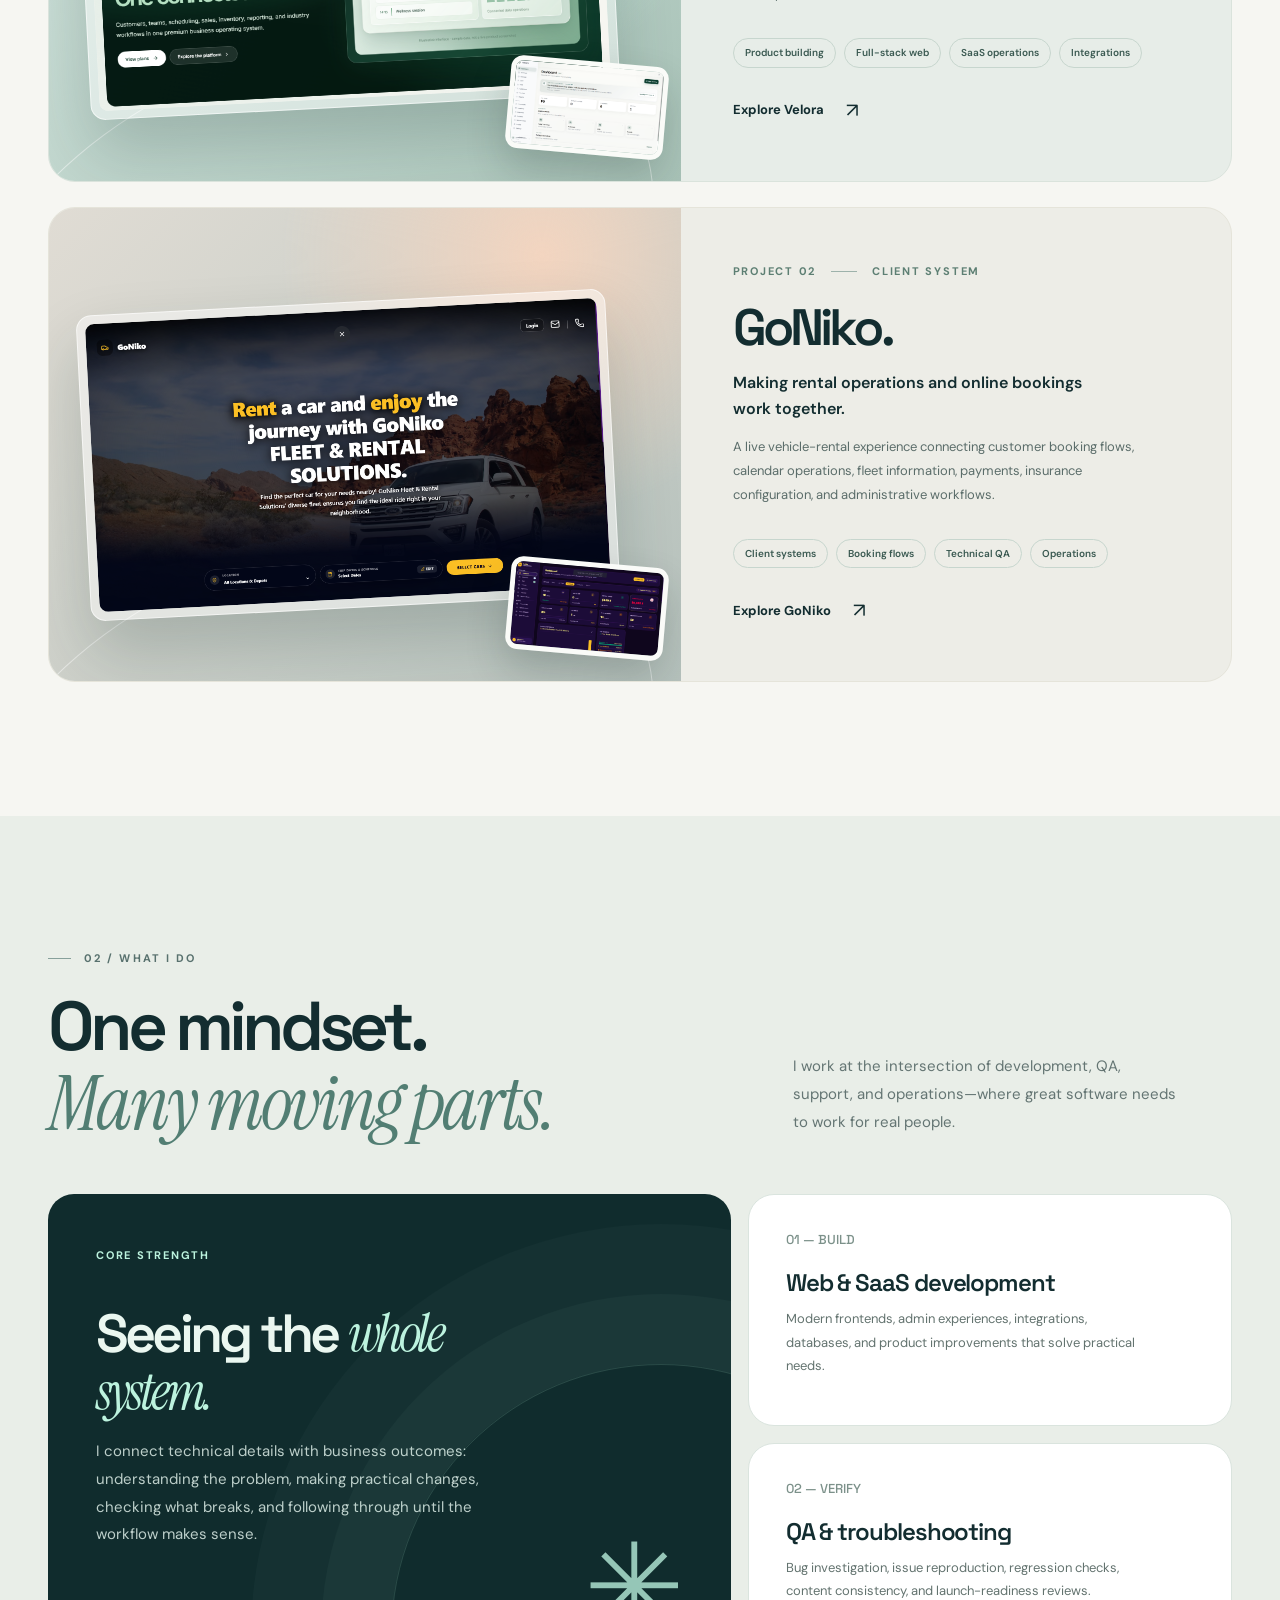
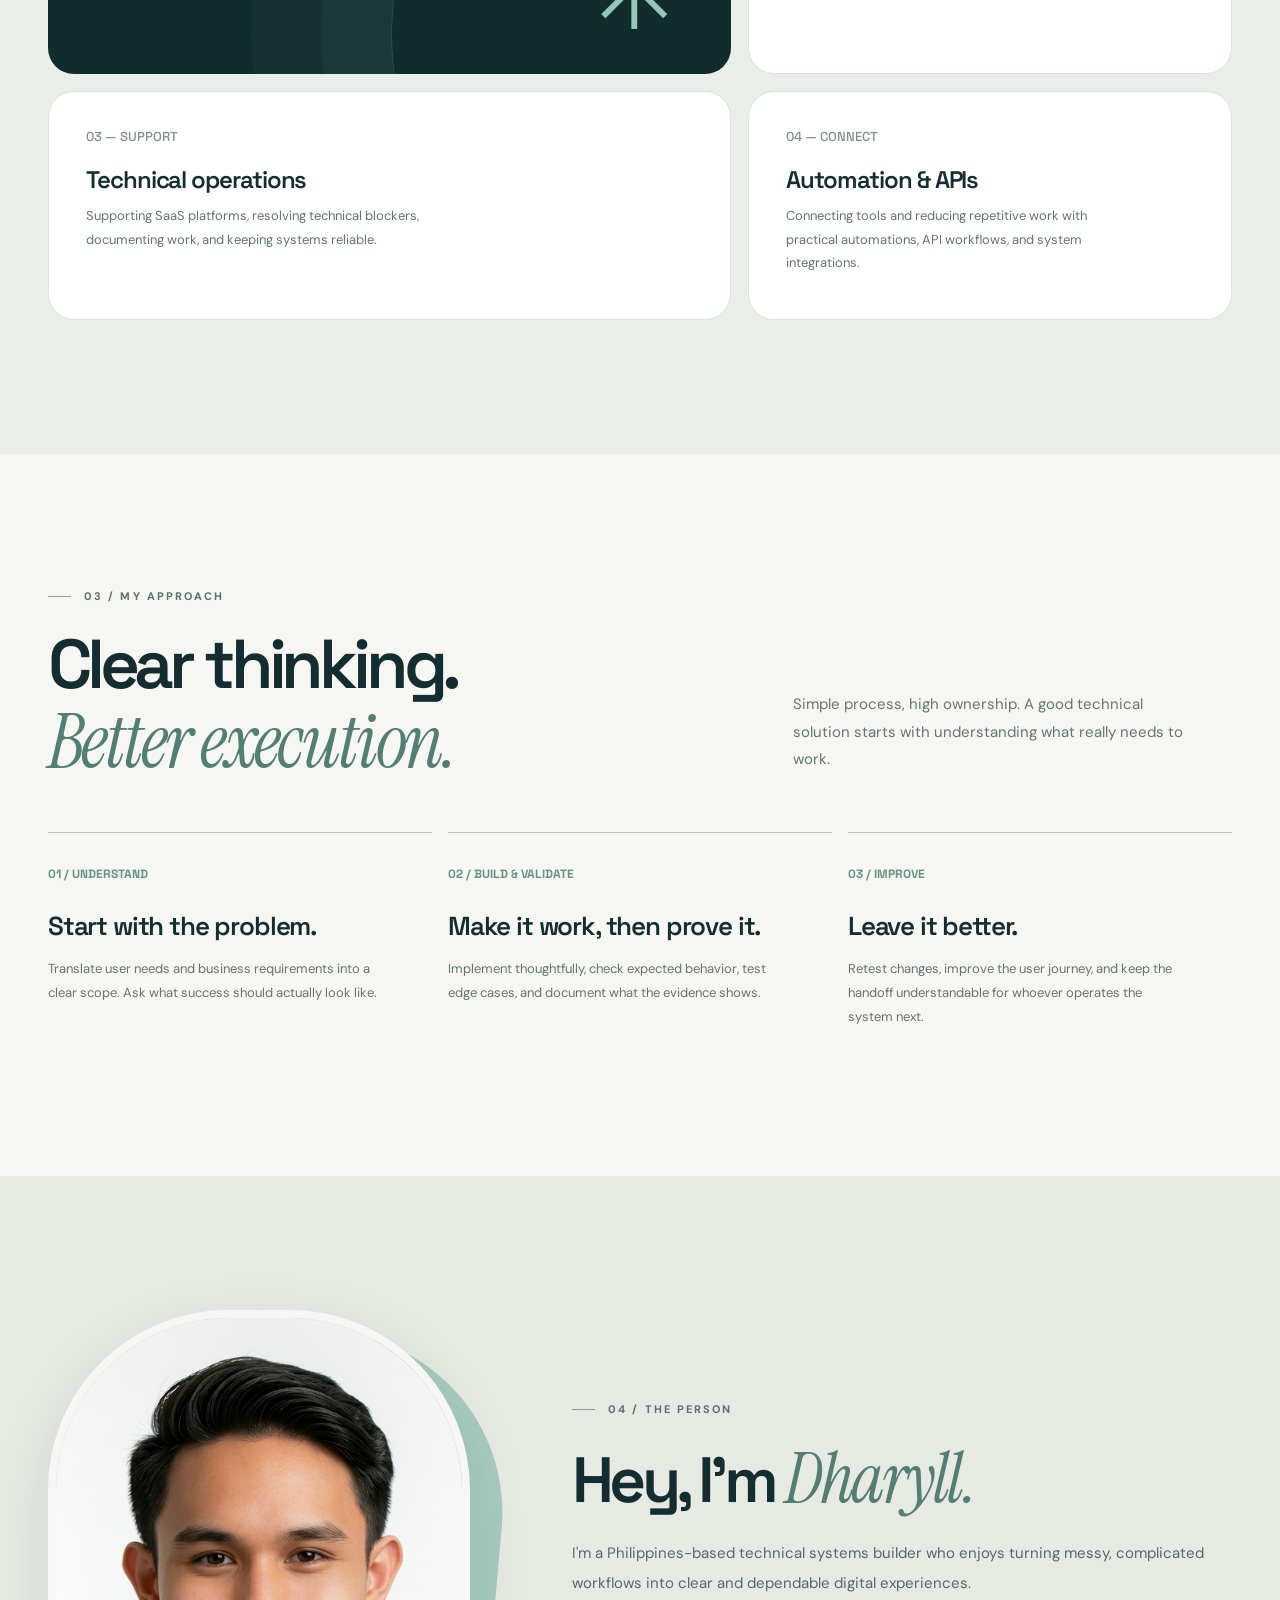
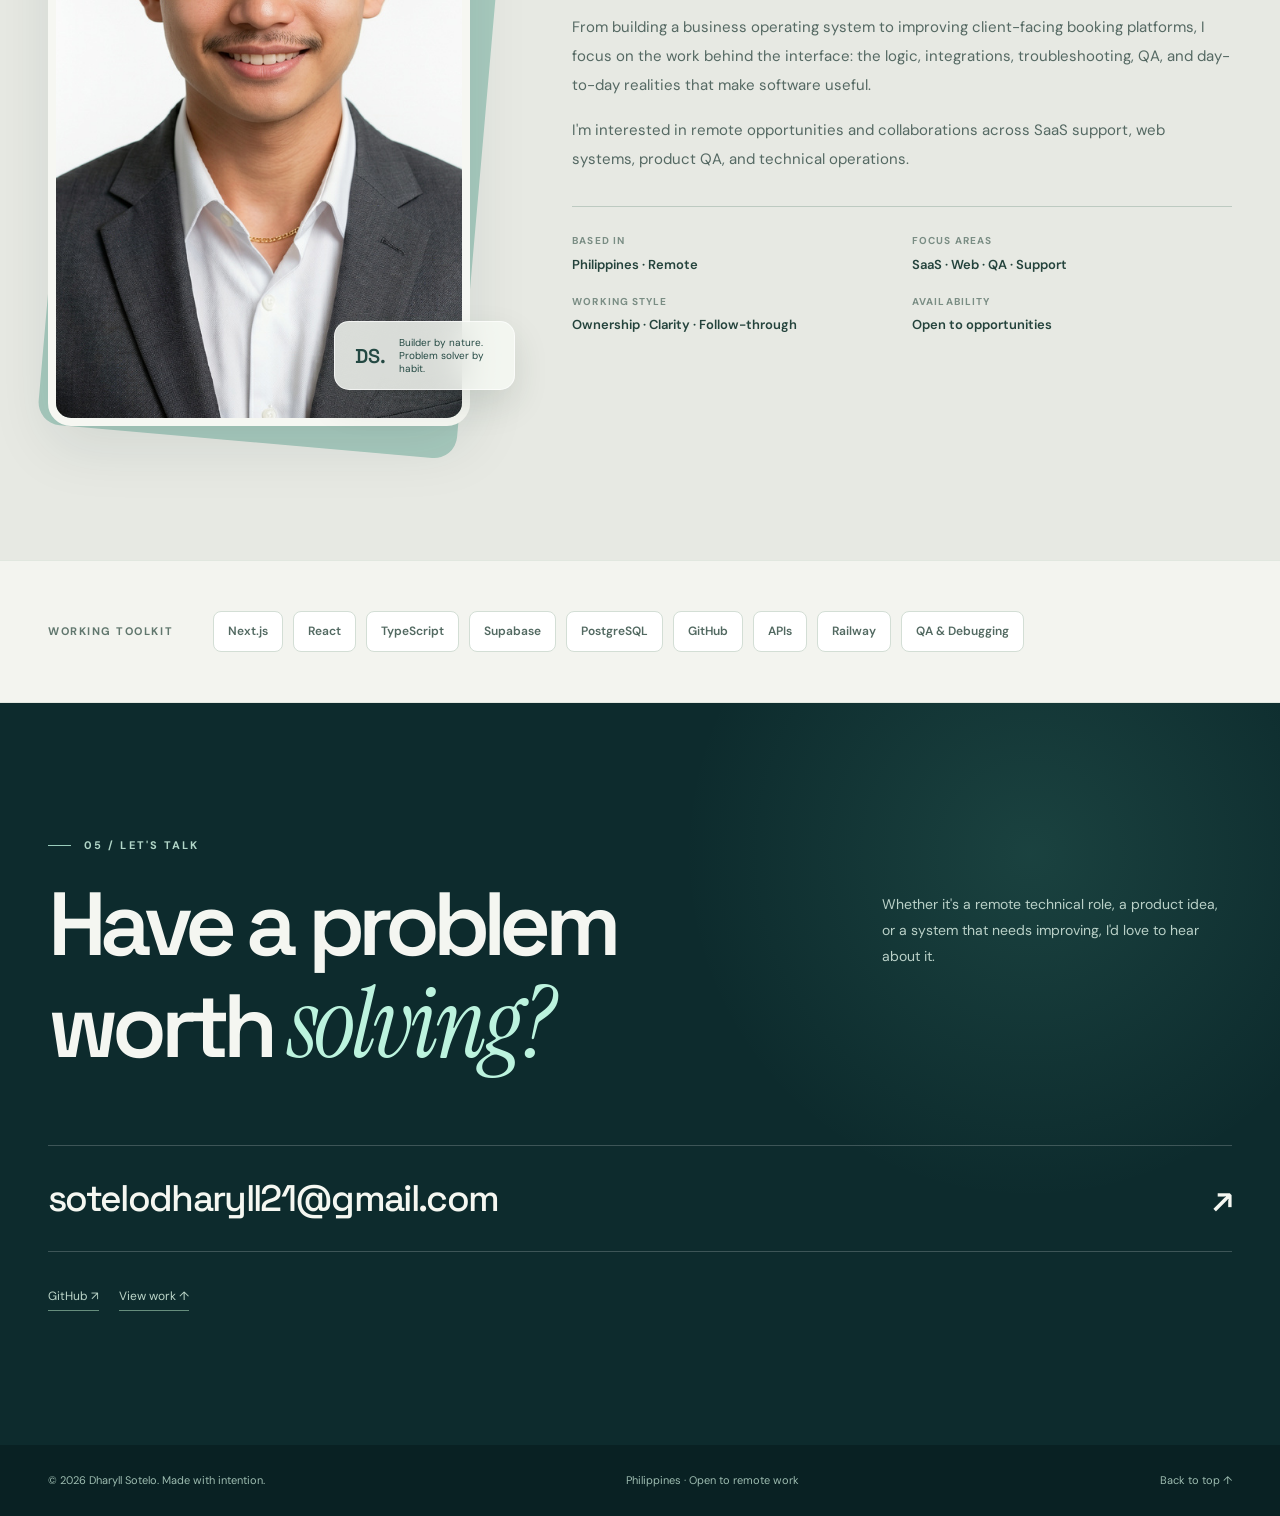
==== commit a76559ee: "fix(preview): prevent project screenshots from cropping and improve mobile media layout" ====
--- a/preview-v2/index.html
+++ b/preview-v2/index.html
@@ -67,7 +67,7 @@
     .browser-top{display:flex;justify-content:space-between;align-items:center;height:43px;padding:0 15px;background:#f9faf8;color:#53615c;font-size:10px;border-bottom:1px solid #dee4e1;gap:8px}
     .traffic{display:inline-flex;gap:5px}.traffic b{width:7px;height:7px;background:#d8dcd9;border-radius:50%}.traffic b:first-child{background:#e9b5a4}.traffic b:nth-child(2){background:#eddaa3}.traffic b:nth-child(3){background:#afd4ba}
     .browser-url{white-space:nowrap;text-overflow:ellipsis;overflow:hidden;padding:5px 22px;border-radius:6px;background:#edf0ed}
-    .window-image{width:100%;height:auto;aspect-ratio:1.15/1;object-fit:cover;object-position:center top;background:linear-gradient(130deg,#f1f3ef,#d7e5db)}
+    .window-image{display:block;width:100%;height:auto;aspect-ratio:auto;object-fit:contain;object-position:center;background:linear-gradient(130deg,#f1f3ef,#d7e5db)}
     .floating-ticket{position:absolute;z-index:6;padding:18px 20px;border:1px solid rgba(255,255,255,.42);border-radius:18px;background:rgba(226,247,235,.93);color:var(--deep);box-shadow:0 18px 50px rgba(0,20,19,.2);backdrop-filter:blur(20px);-webkit-backdrop-filter:blur(20px);animation:float 6s ease-in-out infinite}
     .ticket-one{top:9px;right:-28px;width:182px}.ticket-two{bottom:0;left:-45px;width:210px;background:rgba(246,229,218,.95);animation-delay:-3s}
     .floating-ticket span{display:block;color:#365450;font-size:9px;font-weight:700;letter-spacing:.12em;text-transform:uppercase;margin-bottom:5px}.floating-ticket strong{font-family:"Space Grotesk",sans-serif;font-size:20px;line-height:1.1;letter-spacing:-.04em}.floating-ticket small{display:block;margin-top:5px;font-size:11px;color:#46625b}
@@ -87,14 +87,14 @@
     .projects{display:grid;gap:25px}
     .project{display:grid;grid-template-columns:1.07fr .93fr;min-height:455px;border-radius:27px;overflow:hidden;background:#e7ede8;border:1px solid #dae3dc}
     .project.alt{background:#edede7;border-color:#e5e4da}
-    .project-visual{position:relative;min-height:455px;display:grid;place-items:center;padding:45px;overflow:hidden;background:radial-gradient(circle at 70% 30%,#c7eade,transparent 42%),linear-gradient(135deg,#d4e6df,#a9c3b8)}
+    .project-visual{position:relative;min-width:0;min-height:455px;display:grid;place-items:center;padding:34px;overflow:hidden;background:radial-gradient(circle at 70% 30%,#c7eade,transparent 42%),linear-gradient(135deg,#d4e6df,#a9c3b8)}
     .project.alt .project-visual{background:radial-gradient(circle at 78% 10%,#f3d5c0,transparent 40%),linear-gradient(135deg,#e0dcd4,#b6c2bd)}
     .project-visual::after{content:"";position:absolute;inset:auto -100px -320px;width:720px;height:450px;border:1px solid rgba(255,255,255,.47);border-radius:50%;transform:rotate(-22deg);pointer-events:none}
-    .project-image{width:100%;max-width:560px;position:relative;z-index:2;border-radius:15px;padding:8px;background:rgba(255,255,255,.45);border:1px solid rgba(255,255,255,.6);box-shadow:0 32px 65px rgba(15,44,39,.2);transform:translateY(10px) rotate(-3deg);transition:transform .7s var(--ease)}
+    .project-image{width:100%;max-width:530px;min-width:0;justify-self:start;position:relative;z-index:2;border-radius:15px;padding:8px;background:rgba(255,255,255,.45);border:1px solid rgba(255,255,255,.6);box-shadow:0 32px 65px rgba(15,44,39,.2);transform:translateY(10px) rotate(-3deg);transition:transform .7s var(--ease)}
     .project:hover .project-image{transform:translateY(0) rotate(0)}
-    .project-image img{border-radius:9px;width:100%;aspect-ratio:16/10;object-fit:cover;object-position:top;background:#f3f5f1}
-    .project-mini{position:absolute;z-index:3;width:37%;max-width:210px;right:12px;bottom:25px;overflow:hidden;border:5px solid #fafbf8;border-radius:12px;box-shadow:0 20px 40px rgba(20,40,36,.2);transform:rotate(5deg);transition:transform .6s var(--ease)}.project:hover .project-mini{transform:rotate(1deg) translateY(-6px)}
-    .project-mini img{width:100%;aspect-ratio:4/3;object-fit:cover;object-position:top}
+    .project-image img{display:block;border-radius:9px;width:100%;height:auto;max-width:100%;aspect-ratio:auto;object-fit:contain;object-position:center;background:#f3f5f1}
+    .project-mini{position:absolute;z-index:3;width:25%;max-width:168px;right:15px;bottom:26px;overflow:hidden;border:5px solid #fafbf8;border-radius:12px;box-shadow:0 20px 40px rgba(20,40,36,.2);transform:rotate(5deg);transition:transform .6s var(--ease)}.project:hover .project-mini{transform:rotate(1deg) translateY(-6px)}
+    .project-mini img{display:block;width:100%;height:auto;max-width:100%;aspect-ratio:auto;object-fit:contain;object-position:center}
     .project-content{padding:55px clamp(32px,4vw,72px);display:flex;flex-direction:column;justify-content:center}
     .project-index{font-size:11px;letter-spacing:.16em;text-transform:uppercase;font-weight:700;color:#5d7f73;display:flex;align-items:center;gap:15px}.project-index span{display:inline-block;width:26px;height:1px;background:#9db2ab}
     .project-content h3{font-family:"Space Grotesk";font-size:clamp(44px,4vw,65px);letter-spacing:-.075em;line-height:1.1;margin:20px 0 14px;font-weight:600}
@@ -154,7 +154,7 @@
       .section{padding:92px 0}.section-top{grid-template-columns:1fr;gap:18px;margin-bottom:37px}.section-desc{max-width:560px}.project{grid-template-columns:1fr}.project-visual{min-height:400px;order:0}.project-content{order:1;padding:36px 40px 45px}.cap-grid{grid-template-columns:1fr 1fr}.cap-feature{grid-column:span 2;grid-row:span 1;min-height:380px}.about-grid{grid-template-columns:.75fr 1fr;gap:45px}.portrait-tag{right:-18px}.toolkit-inner{flex-direction:column;align-items:flex-start;gap:15px}.contact-top{flex-direction:column}
     }
     @media (max-width:580px){
-      .container{width:calc(100% - 34px)}.brand{font-size:16px}.brand-mark{width:36px;height:36px;border-radius:12px}.hero{padding-top:58px}.hero h1{font-size:clamp(55px,14vw,78px)}.hero .lead{font-size:15px;line-height:1.75}.hero .micro{font-size:9px;letter-spacing:.12em}.hero-visual{min-height:345px;width:100%;margin:0}.visual-frame{max-width:420px;transform:rotate(-2deg);padding:7px;border-radius:18px}.browser-top{height:31px;padding:0 8px;font-size:8px}.browser-url{padding:3px 7px}.window-image{aspect-ratio:1.23/1}.orbit{width:400px;height:400px}.orbit::before{inset:32px}.floating-ticket{padding:10px 12px;border-radius:12px}.floating-ticket strong{font-size:14px}.floating-ticket small{font-size:9px}.floating-ticket span{font-size:8px}.ticket-one{right:-4px;top:-13px;width:130px}.ticket-two{left:-4px;bottom:-7px;width:150px}.hero-foot{align-items:flex-start;flex-direction:column;gap:14px;margin-top:45px}.section{padding:78px 0}.section h2{font-size:clamp(44px,11vw,61px)}.project{border-radius:18px}.project-visual{min-height:260px;padding:25px}.project-image{border-radius:12px;padding:5px}.project-image img{border-radius:7px}.project-mini{bottom:10px;right:7px;border-width:3px}.project-content{padding:31px 25px 34px}.project-content h3{font-size:44px}.project-content .project-intro{font-size:15px}.cap-grid{grid-template-columns:1fr}.cap-feature{grid-column:span 1;padding:33px;min-height:365px}.cap-feature h3{font-size:45px}.cap-icon{right:22px;bottom:20px;font-size:80px}.cap-card{min-height:auto;padding:29px}.approach-grid{grid-template-columns:1fr;gap:25px}.about-grid{grid-template-columns:1fr;gap:50px}.portrait-block{width:82%;max-width:340px}.portrait-tag{right:-28px;bottom:18px}.about-copy h2{font-size:52px}.facts{grid-template-columns:1fr 1fr}.toolkit{padding:37px 0}.contact h2{font-size:clamp(58px,12vw,79px)}.contact-link{margin-top:39px;align-items:center;word-break:break-word;font-size:clamp(17px,5vw,27px)}.contact-link span:last-child{font-size:25px}.footer-content{flex-direction:column;align-items:flex-start;gap:8px}.btn{flex:1}
+      .container{width:calc(100% - 34px)}.brand{font-size:16px}.brand-mark{width:36px;height:36px;border-radius:12px}.hero{padding-top:58px}.hero h1{font-size:clamp(55px,14vw,78px)}.hero .lead{font-size:15px;line-height:1.75}.hero .micro{font-size:9px;letter-spacing:.12em}.hero-visual{min-height:345px;width:100%;margin:0}.visual-frame{max-width:420px;transform:rotate(-2deg);padding:7px;border-radius:18px}.browser-top{height:31px;padding:0 8px;font-size:8px}.browser-url{padding:3px 7px}.window-image{aspect-ratio:auto;object-fit:contain}.orbit{width:400px;height:400px}.orbit::before{inset:32px}.floating-ticket{padding:10px 12px;border-radius:12px}.floating-ticket strong{font-size:14px}.floating-ticket small{font-size:9px}.floating-ticket span{font-size:8px}.ticket-one{right:-4px;top:-13px;width:130px}.ticket-two{left:-4px;bottom:-7px;width:150px}.hero-foot{align-items:flex-start;flex-direction:column;gap:14px;margin-top:45px}.section{padding:78px 0}.section h2{font-size:clamp(44px,11vw,61px)}.project{border-radius:18px}.project-visual{min-height:0;padding:22px;display:flex;flex-direction:column;gap:15px;align-items:stretch;justify-content:center}.project-image{width:100%;max-width:none;justify-self:auto;transform:none!important;border-radius:12px;padding:5px}.project-image img{border-radius:7px;height:auto;object-fit:contain}.project-mini{position:relative;align-self:flex-end;right:auto;bottom:auto;width:43%;max-width:165px;border-width:3px;transform:none!important}.project-mini img{height:auto;object-fit:contain}.project-content{padding:31px 25px 34px}.project-content h3{font-size:44px}.project-content .project-intro{font-size:15px}.cap-grid{grid-template-columns:1fr}.cap-feature{grid-column:span 1;padding:33px;min-height:365px}.cap-feature h3{font-size:45px}.cap-icon{right:22px;bottom:20px;font-size:80px}.cap-card{min-height:auto;padding:29px}.approach-grid{grid-template-columns:1fr;gap:25px}.about-grid{grid-template-columns:1fr;gap:50px}.portrait-block{width:82%;max-width:340px}.portrait-tag{right:-28px;bottom:18px}.about-copy h2{font-size:52px}.facts{grid-template-columns:1fr 1fr}.toolkit{padding:37px 0}.contact h2{font-size:clamp(58px,12vw,79px)}.contact-link{margin-top:39px;align-items:center;word-break:break-word;font-size:clamp(17px,5vw,27px)}.contact-link span:last-child{font-size:25px}.footer-content{flex-direction:column;align-items:flex-start;gap:8px}.btn{flex:1}
     }
     @media (prefers-reduced-motion:reduce){
       html{scroll-behavior:auto}*,*::before,*::after{animation:none!important;transition:none!important}.reveal{opacity:1!important;transform:none!important}.visual-frame{transform:none!important}.project-image,.project-mini{transform:none!important}
@@ -210,8 +210,8 @@
       <div class="projects">
         <article class="project reveal" aria-labelledby="velora-title">
           <div class="project-visual">
-            <div class="project-image"><img src="../resources/velora-home-live.png" alt="Velora public website screenshot" loading="lazy" width="1100" height="710"></div>
-            <div class="project-mini"><img src="../resources/velora-dashboard.png" alt="Velora owner dashboard screenshot" loading="lazy" width="600" height="450"></div>
+            <div class="project-image"><img src="../resources/velora-home-live.png" alt="Velora public website screenshot" loading="lazy" width="1600" height="900"></div>
+            <div class="project-mini"><img src="../resources/velora-dashboard.png" alt="Velora owner dashboard screenshot" loading="lazy" width="1917" height="1077"></div>
           </div>
           <div class="project-content"><div class="project-index">PROJECT 01 <span></span> SAAS PRODUCT</div><h3 id="velora-title">Velora.</h3><p class="project-intro">A business operating system designed to make the everyday easier.</p><p>A multi-tenant platform connecting bookings, customers, staff, point-of-sale, inventory, reporting, and multi-branch workflows in a unified product.</p><div class="pills"><span>Product building</span><span>Full-stack web</span><span>SaaS operations</span><span>Integrations</span></div><a class="text-link" href="https://myveloraos.com/" target="_blank" rel="noopener noreferrer">Explore Velora <b aria-hidden="true">↗</b></a></div>
         </article>
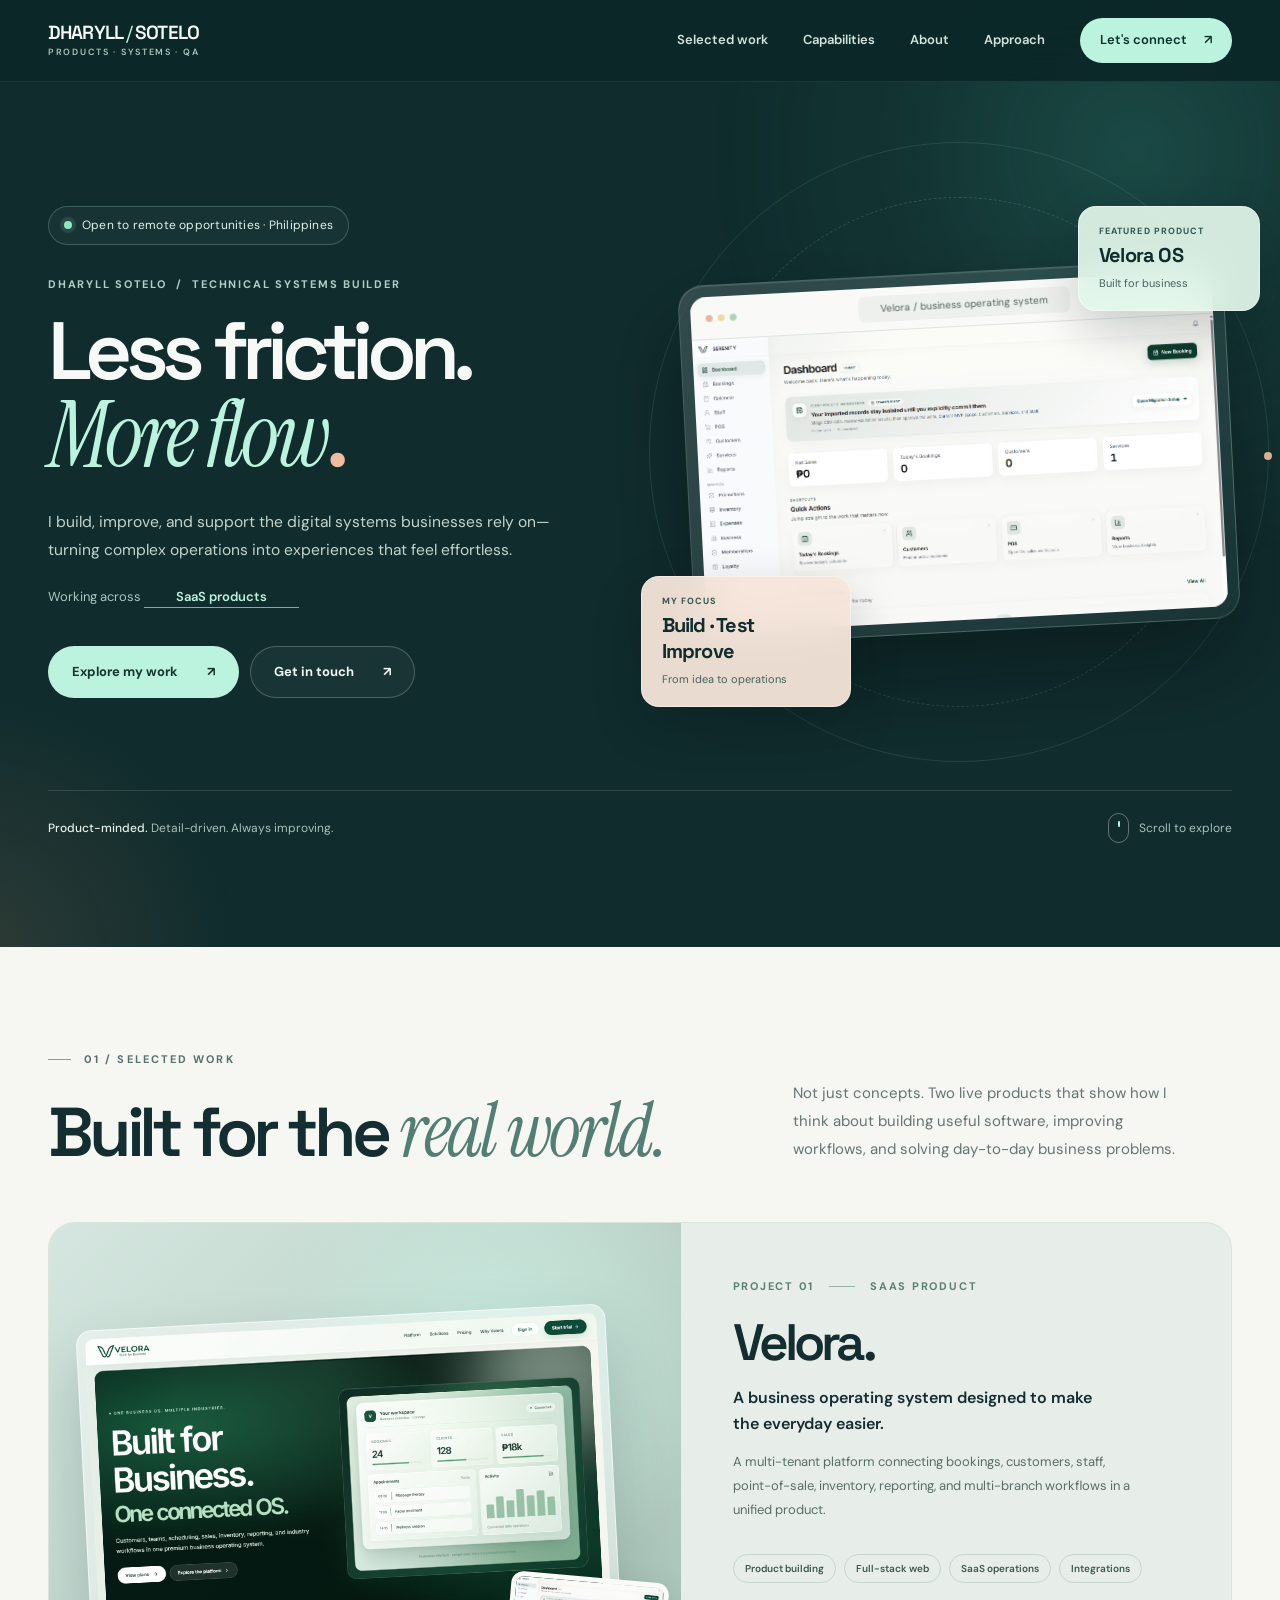
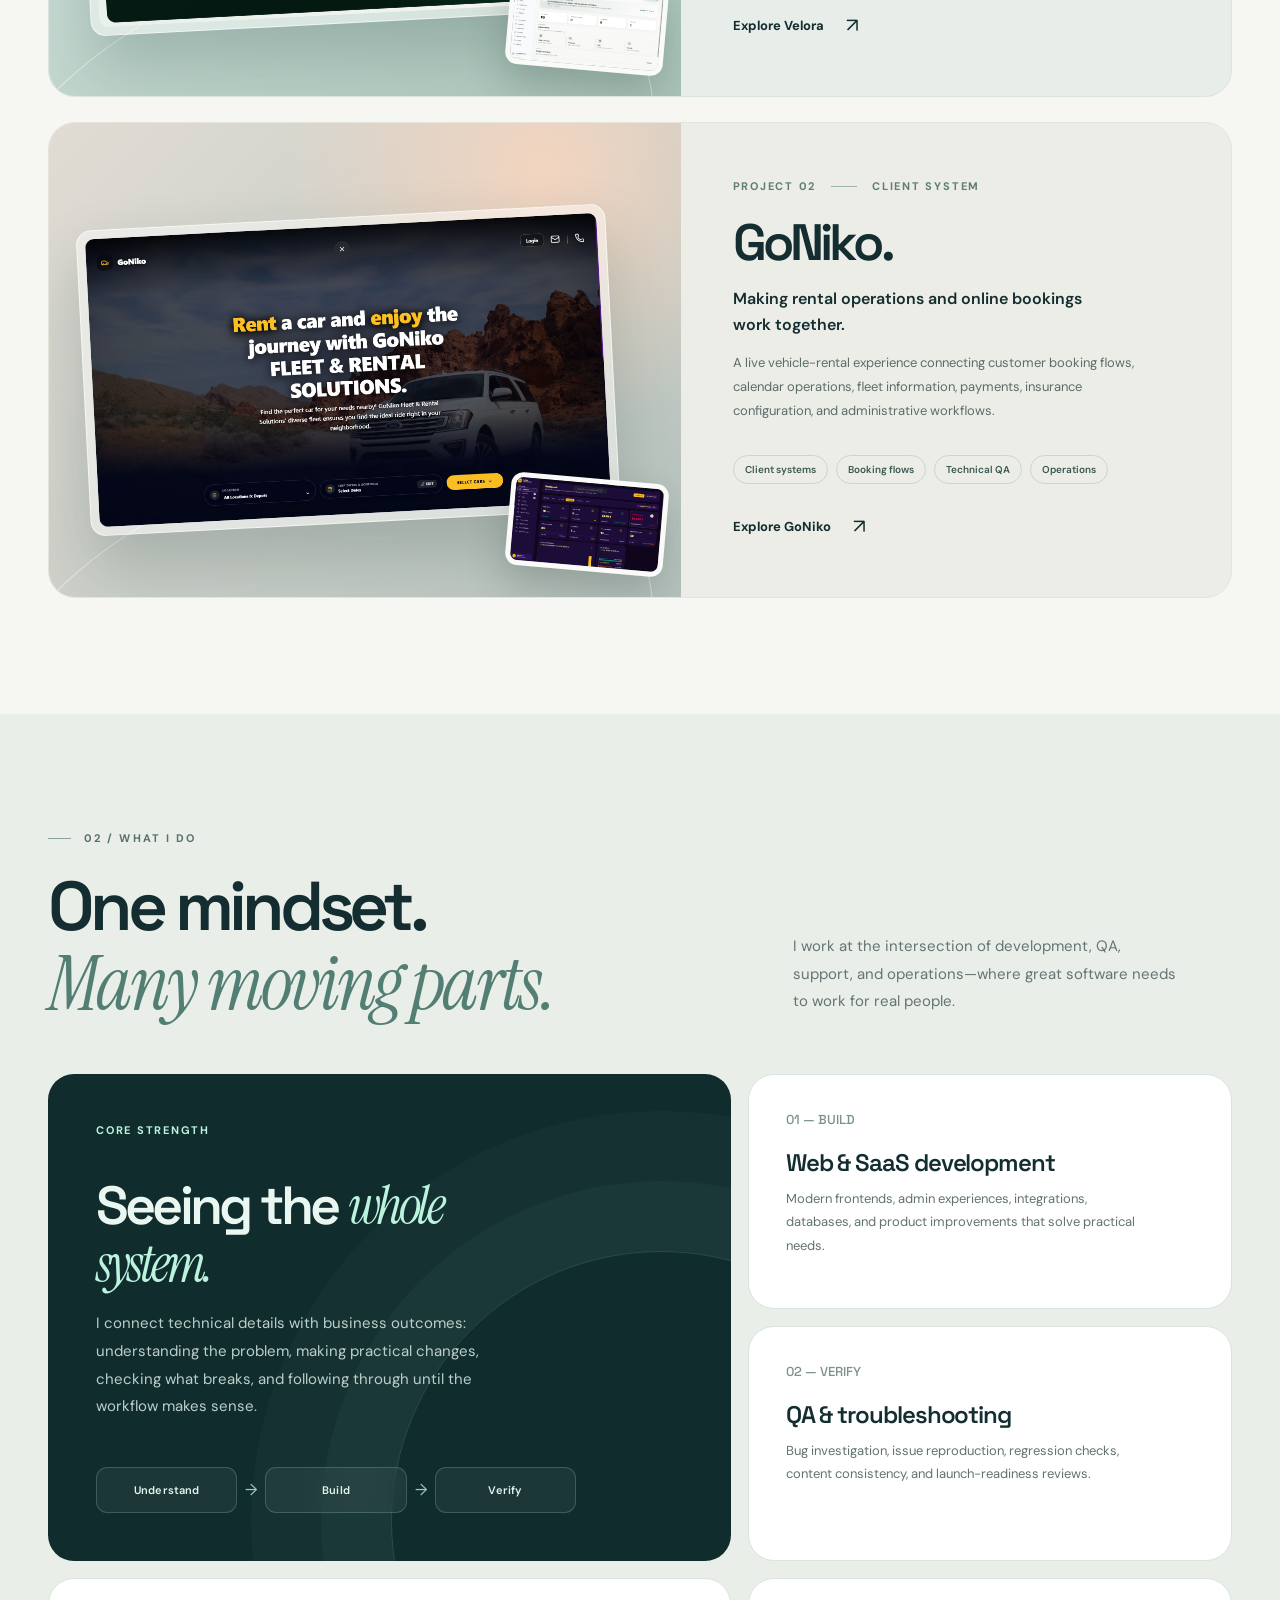
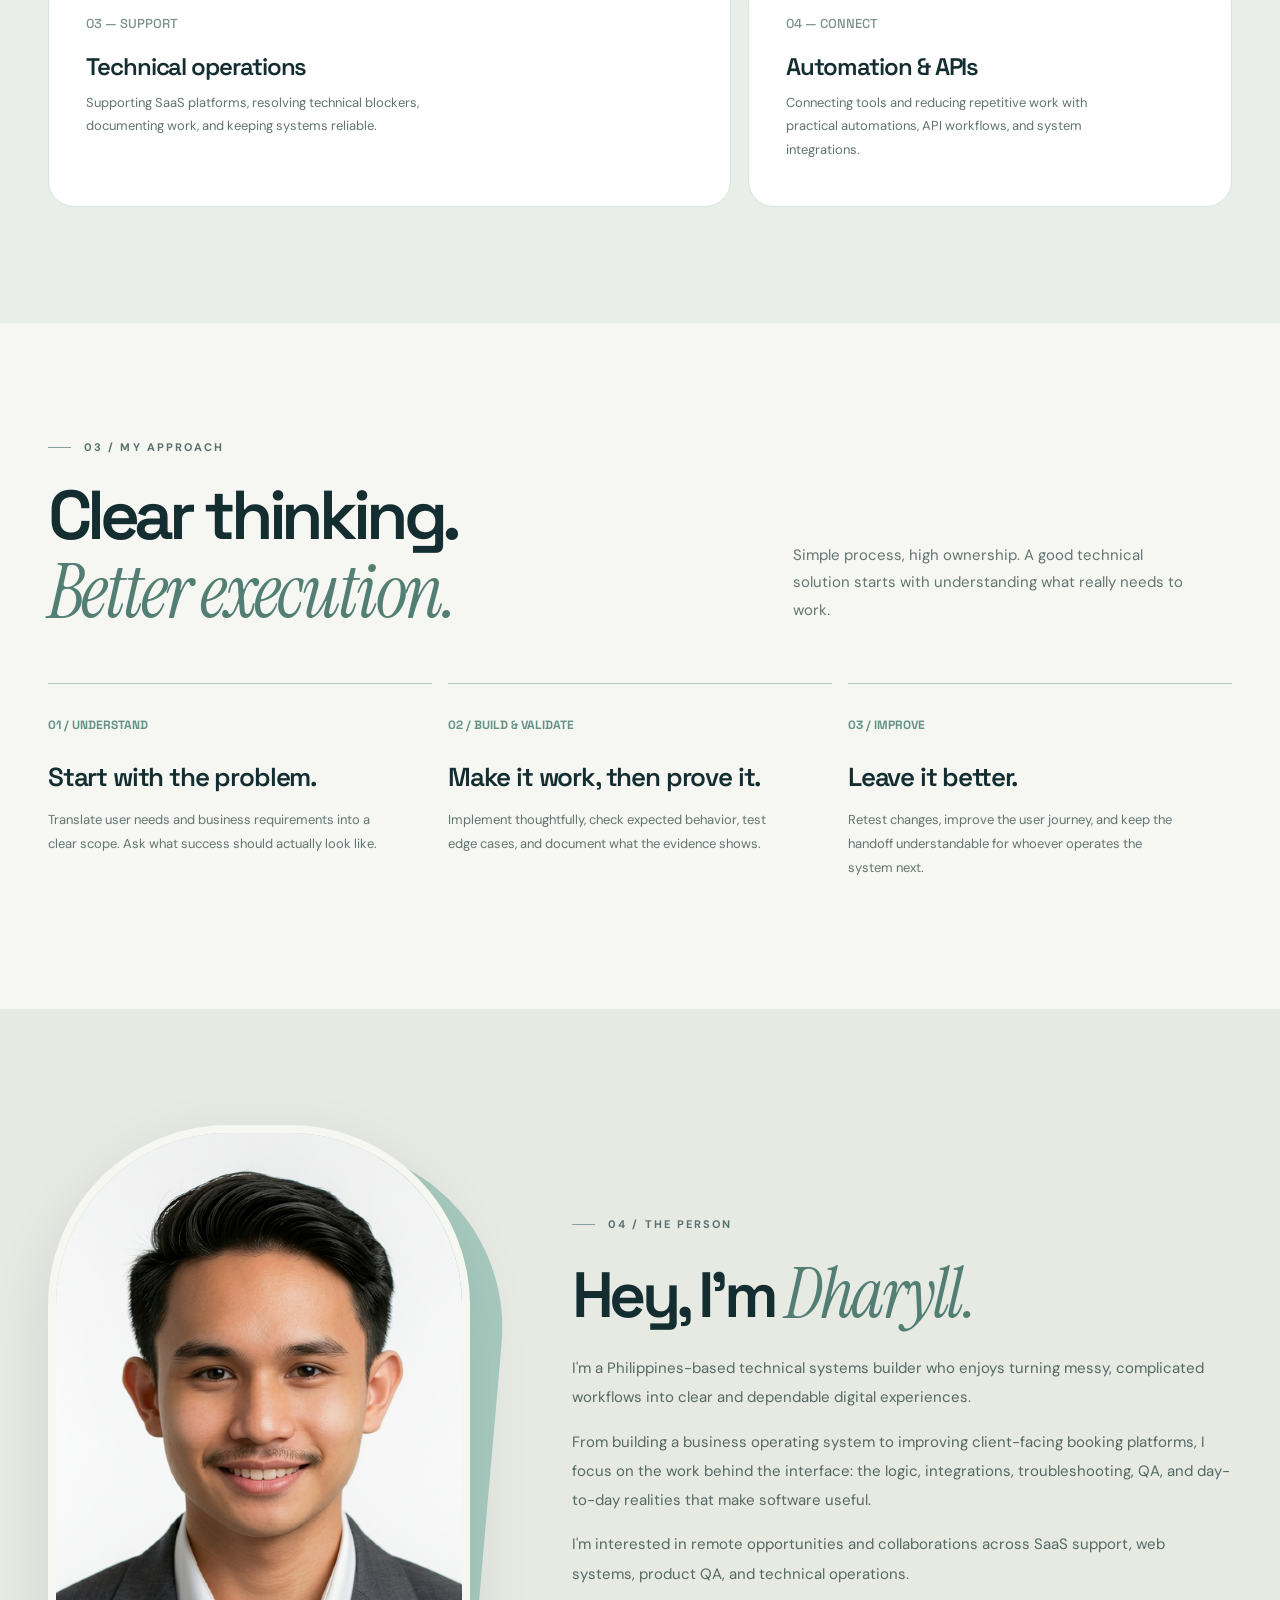
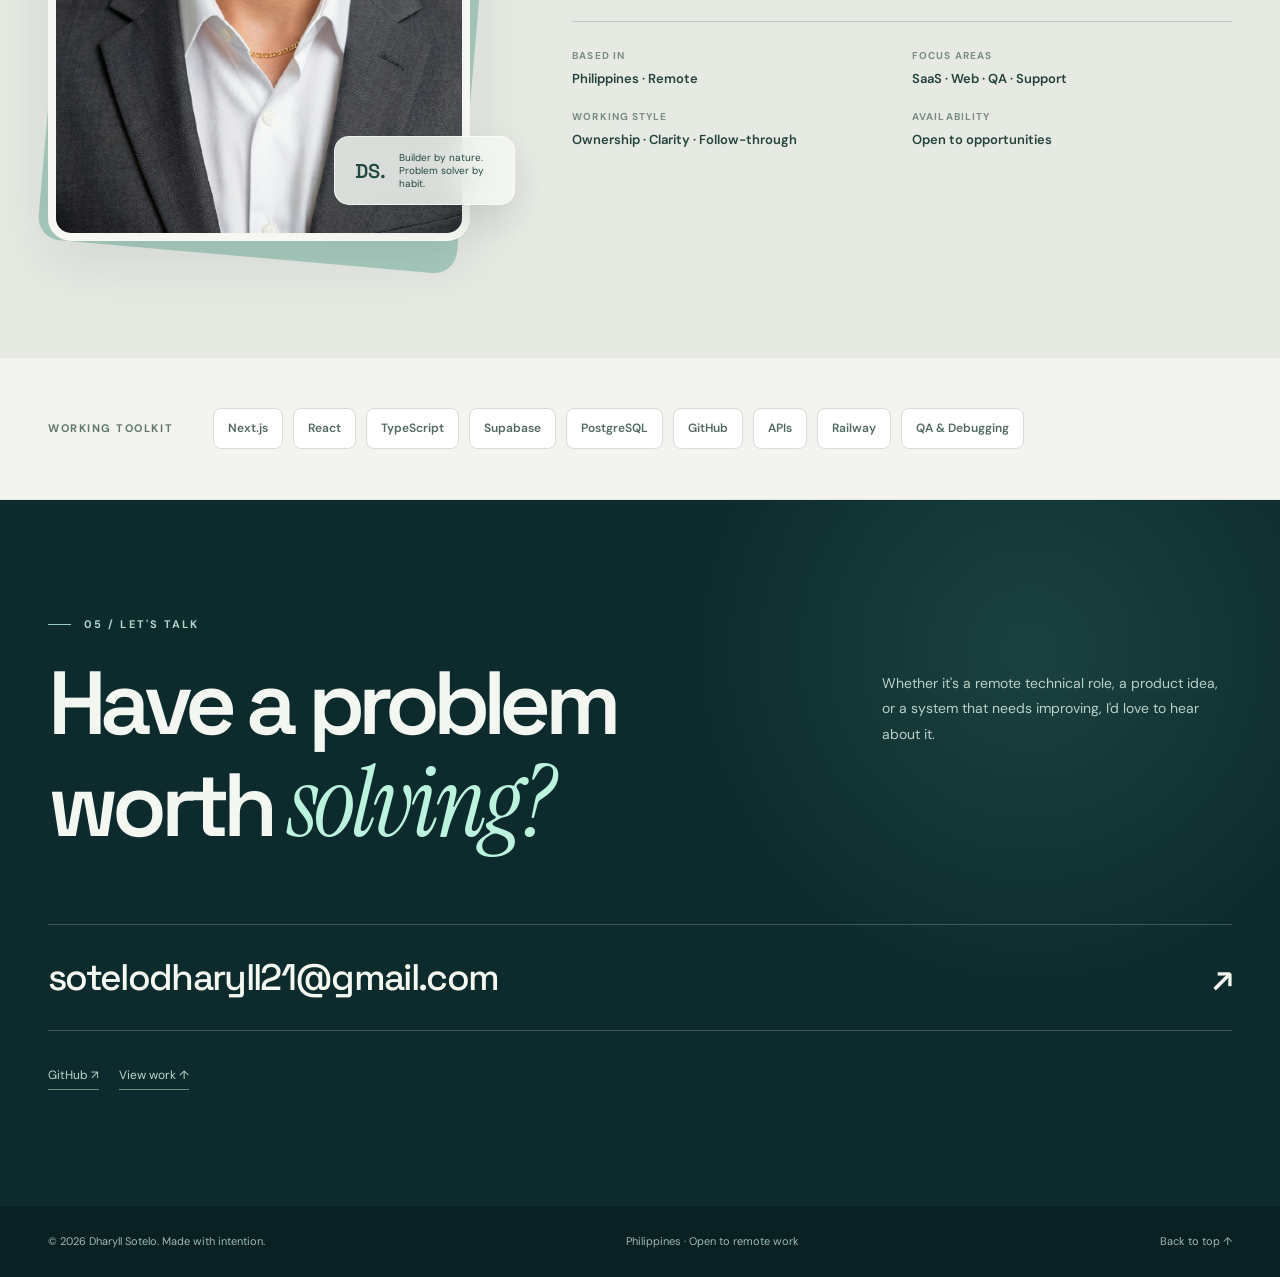
==== commit 9f509ef3: "refine preview: calm masthead, remove marquee, meaningful workflow" ====
--- a/preview-v2/index.html
+++ b/preview-v2/index.html
@@ -29,9 +29,12 @@
     .nav-wrap{position:sticky;top:0;z-index:100;color:#f7fbf8;background:rgba(11,39,40,.91);border-bottom:1px solid rgba(255,255,255,.075);backdrop-filter:blur(20px);-webkit-backdrop-filter:blur(20px);transition:box-shadow .3s}
     .nav-wrap.scrolled{box-shadow:0 10px 24px rgba(0,0,0,.16)}
     .nav{min-height:81px;display:flex;align-items:center;justify-content:space-between;gap:20px;position:relative}
-    .brand{display:inline-flex;align-items:center;gap:12px;font-family:"Space Grotesk",sans-serif;font-weight:700;letter-spacing:-.035em;font-size:19px;white-space:nowrap}
-    .brand-mark{display:grid;place-items:center;height:40px;width:40px;border-radius:13px;background:var(--mint);color:var(--deep);font-weight:700;font-size:17px;box-shadow:0 5px 25px rgba(188,243,222,.16)}
-    .brand-wordmark span{color:var(--mint)}
+    .brand{display:inline-flex;align-items:center;white-space:nowrap;font-family:"Space Grotesk",sans-serif}
+    .brand-wordmark{display:flex;flex-direction:column;gap:5px;align-items:flex-start}
+    .brand-wordmark strong{font-size:19px;line-height:1;letter-spacing:-.045em;color:#f7fbf8;font-weight:600}
+    .brand-wordmark strong span{font-weight:400;color:var(--mint);padding:0 3px}
+    .brand-wordmark small{font-family:"DM Sans",sans-serif;color:#a5c9bb;font-size:9px;letter-spacing:.19em;line-height:1.2;font-weight:600}
+    .brand:hover .brand-wordmark strong{color:var(--mint)}
     .nav-links{display:flex;align-items:center;gap:35px;font-size:13px;color:#d4e3db;font-weight:600}
     .nav-links a:not(.nav-cta){transition:color .2s}.nav-links a:not(.nav-cta):hover{color:var(--mint)}
     .nav-cta{display:inline-flex;align-items:center;gap:17px;padding:12px 20px;background:var(--mint);border-radius:100px;color:#0e302c!important;transition:background .25s,transform .25s}.nav-cta:hover{background:#d6ffe9;transform:translateY(-2px)}
@@ -75,11 +78,8 @@
     .hero-foot{display:flex;gap:24px;justify-content:space-between;align-items:center;border-top:1px solid rgba(255,255,255,.12);margin-top:83px;padding-top:22px;color:#a7c2b8;font-size:12px;position:relative;z-index:4}
     .hero-foot strong{color:#e8f5ee;font-weight:500}.hero-foot .scroll-hint{display:flex;align-items:center;gap:10px}
     .scroll-hint i{height:30px;width:21px;border:1px solid rgba(255,255,255,.35);border-radius:18px;position:relative}.scroll-hint i::after{content:"";position:absolute;left:9px;top:7px;width:2px;height:6px;background:var(--mint);border-radius:1px;animation:scrollhint 2s infinite}@keyframes scrollhint{to{transform:translateY(9px);opacity:0}}
-    .ticker{background:var(--mint);color:#194139;overflow:hidden;white-space:nowrap;padding:15px 0;border-bottom:1px solid #a0dfc7}
-    .ticker-track{display:flex;gap:55px;width:max-content;animation:marquee 35s linear infinite}
-    .ticker-track span{display:inline-flex;align-items:center;gap:55px;font-family:"Space Grotesk";font-weight:600;letter-spacing:.09em;text-transform:uppercase;font-size:12px}.ticker-track span::after{content:"✳";font-size:15px;color:#497e6d}
-    @keyframes marquee{to{transform:translateX(-50%)}}
-    .section{padding:134px 0}.section-kicker{display:flex;align-items:center;gap:13px;font-size:11px;font-weight:700;letter-spacing:.19em;text-transform:uppercase;color:#58716e;margin:0 0 23px}.section-kicker::before{content:"";width:23px;height:1px;background:#87a09b}
+    /* Deliberately no ticker: the hero leads directly into selected work. */
+    .section{padding:116px 0}#work{padding-top:104px}.section-kicker{display:flex;align-items:center;gap:13px;font-size:11px;font-weight:700;letter-spacing:.19em;text-transform:uppercase;color:#58716e;margin:0 0 23px}.section-kicker::before{content:"";width:23px;height:1px;background:#87a09b}
     .section-top{display:grid;grid-template-columns:1.1fr .7fr;align-items:end;gap:55px;margin-bottom:50px}
     .section h2{font-family:"Space Grotesk";font-size:clamp(48px,5.4vw,84px);line-height:1.06;font-weight:600;letter-spacing:-.075em;margin:0}
     .section h2 em{font-family:"Instrument Serif";letter-spacing:-.035em;font-size:1.1em;font-weight:400;color:#527e73}
@@ -104,13 +104,16 @@
     .text-link{font-weight:700;font-size:13px;display:inline-flex;align-items:center;gap:22px;width:max-content;transition:gap .25s}.text-link:hover{gap:30px}.text-link b{font-size:20px;font-weight:400}
     .capabilities{background:#e9eee8}
     .cap-grid{display:grid;grid-template-columns:1.17fr .83fr;gap:17px}
-    .cap-feature{grid-row:span 2;padding:48px;border-radius:26px;background:var(--deep);color:#eaf7f0;position:relative;overflow:hidden;min-height:480px}
+    .cap-feature{grid-row:span 2;padding:48px;border-radius:26px;background:var(--deep);color:#eaf7f0;position:relative;isolation:isolate;overflow:hidden;min-height:480px;display:flex;flex-direction:column;align-items:flex-start}
     .cap-feature::before{content:"";position:absolute;width:540px;height:540px;border:1px solid rgba(188,243,222,.15);border-radius:50%;right:-200px;bottom:-230px;box-shadow:0 0 0 70px rgba(188,243,222,.035),0 0 0 140px rgba(188,243,222,.025)}
     .cap-feature .badge-soft{color:var(--mint);border-color:rgba(188,243,222,.3)}
     .cap-feature h3{font:600 clamp(42px,4.2vw,66px)/1.06 "Space Grotesk",sans-serif;letter-spacing:-.07em;max-width:460px;margin:38px 0 17px}
     .cap-feature h3 em{font-family:"Instrument Serif";font-weight:400;color:var(--mint)}
     .cap-feature p{max-width:420px;color:#bdcfca;font-size:15px;line-height:1.85}
-    .cap-icon{position:absolute;right:46px;bottom:38px;font:400 120px/.8 "Instrument Serif";color:var(--mint);opacity:.78}
+    .cap-feature>*{position:relative;z-index:1}
+    .cap-flow{display:flex;align-items:center;width:100%;max-width:480px;gap:8px;margin-top:auto;padding-top:31px}
+    .cap-flow span{flex:1;min-width:0;display:flex;justify-content:center;align-items:center;min-height:46px;padding:10px 8px;border:1px solid rgba(188,243,222,.2);border-radius:11px;background:rgba(255,255,255,.055);color:#e3f6ed;backdrop-filter:blur(12px);-webkit-backdrop-filter:blur(12px);font-size:11px;font-weight:600;letter-spacing:.01em}
+    .cap-flow i{flex:none;font-style:normal;font-size:16px;color:#9ac9b7;line-height:1}
     .cap-card{background:#fff;border:1px solid #dae4de;padding:36px 37px;min-height:229px;border-radius:26px;transition:transform .3s var(--ease),box-shadow .3s}
     .cap-card:hover{transform:translateY(-4px);box-shadow:0 20px 40px rgba(33,65,53,.06)}
     .cap-card .cap-num{font:500 13px "Space Grotesk";color:#7c918a;display:block;margin-bottom:21px}
@@ -151,10 +154,10 @@
       .container{width:calc(100% - 48px)}.nav{min-height:72px}.nav-toggle{display:inline-flex}.nav-links{position:absolute;top:74px;left:0;right:0;display:none;flex-direction:column;align-items:stretch;gap:0;border-radius:17px;border:1px solid rgba(255,255,255,.15);background:#173b39;padding:13px;box-shadow:0 20px 40px rgba(0,0,0,.25)}
       .nav-links.open{display:flex}.nav-links a{padding:13px 17px}.nav-cta{margin-top:8px;justify-content:space-between}
       .hero{padding:77px 0 48px}.hero-grid{grid-template-columns:1fr;gap:63px}.hero h1{font-size:clamp(65px,10vw,90px);max-width:680px}.hero-visual{min-height:490px;max-width:670px;margin:auto;width:88%}.hero-foot{margin-top:50px}
-      .section{padding:92px 0}.section-top{grid-template-columns:1fr;gap:18px;margin-bottom:37px}.section-desc{max-width:560px}.project{grid-template-columns:1fr}.project-visual{min-height:400px;order:0}.project-content{order:1;padding:36px 40px 45px}.cap-grid{grid-template-columns:1fr 1fr}.cap-feature{grid-column:span 2;grid-row:span 1;min-height:380px}.about-grid{grid-template-columns:.75fr 1fr;gap:45px}.portrait-tag{right:-18px}.toolkit-inner{flex-direction:column;align-items:flex-start;gap:15px}.contact-top{flex-direction:column}
+      .section{padding:92px 0}#work{padding-top:78px}.section-top{grid-template-columns:1fr;gap:18px;margin-bottom:37px}.section-desc{max-width:560px}.project{grid-template-columns:1fr}.project-visual{min-height:400px;order:0}.project-content{order:1;padding:36px 40px 45px}.cap-grid{grid-template-columns:1fr 1fr}.cap-feature{grid-column:span 2;grid-row:span 1;min-height:380px}.about-grid{grid-template-columns:.75fr 1fr;gap:45px}.portrait-tag{right:-18px}.toolkit-inner{flex-direction:column;align-items:flex-start;gap:15px}.contact-top{flex-direction:column}
     }
     @media (max-width:580px){
-      .container{width:calc(100% - 34px)}.brand{font-size:16px}.brand-mark{width:36px;height:36px;border-radius:12px}.hero{padding-top:58px}.hero h1{font-size:clamp(55px,14vw,78px)}.hero .lead{font-size:15px;line-height:1.75}.hero .micro{font-size:9px;letter-spacing:.12em}.hero-visual{min-height:345px;width:100%;margin:0}.visual-frame{max-width:420px;transform:rotate(-2deg);padding:7px;border-radius:18px}.browser-top{height:31px;padding:0 8px;font-size:8px}.browser-url{padding:3px 7px}.window-image{aspect-ratio:auto;object-fit:contain}.orbit{width:400px;height:400px}.orbit::before{inset:32px}.floating-ticket{padding:10px 12px;border-radius:12px}.floating-ticket strong{font-size:14px}.floating-ticket small{font-size:9px}.floating-ticket span{font-size:8px}.ticket-one{right:-4px;top:-13px;width:130px}.ticket-two{left:-4px;bottom:-7px;width:150px}.hero-foot{align-items:flex-start;flex-direction:column;gap:14px;margin-top:45px}.section{padding:78px 0}.section h2{font-size:clamp(44px,11vw,61px)}.project{border-radius:18px}.project-visual{min-height:0;padding:22px;display:flex;flex-direction:column;gap:15px;align-items:stretch;justify-content:center}.project-image{width:100%;max-width:none;justify-self:auto;transform:none!important;border-radius:12px;padding:5px}.project-image img{border-radius:7px;height:auto;object-fit:contain}.project-mini{position:relative;align-self:flex-end;right:auto;bottom:auto;width:43%;max-width:165px;border-width:3px;transform:none!important}.project-mini img{height:auto;object-fit:contain}.project-content{padding:31px 25px 34px}.project-content h3{font-size:44px}.project-content .project-intro{font-size:15px}.cap-grid{grid-template-columns:1fr}.cap-feature{grid-column:span 1;padding:33px;min-height:365px}.cap-feature h3{font-size:45px}.cap-icon{right:22px;bottom:20px;font-size:80px}.cap-card{min-height:auto;padding:29px}.approach-grid{grid-template-columns:1fr;gap:25px}.about-grid{grid-template-columns:1fr;gap:50px}.portrait-block{width:82%;max-width:340px}.portrait-tag{right:-28px;bottom:18px}.about-copy h2{font-size:52px}.facts{grid-template-columns:1fr 1fr}.toolkit{padding:37px 0}.contact h2{font-size:clamp(58px,12vw,79px)}.contact-link{margin-top:39px;align-items:center;word-break:break-word;font-size:clamp(17px,5vw,27px)}.contact-link span:last-child{font-size:25px}.footer-content{flex-direction:column;align-items:flex-start;gap:8px}.btn{flex:1}
+      .container{width:calc(100% - 34px)}.brand-wordmark strong{font-size:16px}.brand-wordmark small{font-size:8px;letter-spacing:.13em}.hero{padding-top:58px}.hero h1{font-size:clamp(55px,14vw,78px)}.hero .lead{font-size:15px;line-height:1.75}.hero .micro{font-size:9px;letter-spacing:.12em}.hero-visual{min-height:345px;width:100%;margin:0}.visual-frame{max-width:420px;transform:rotate(-2deg);padding:7px;border-radius:18px}.browser-top{height:31px;padding:0 8px;font-size:8px}.browser-url{padding:3px 7px}.window-image{aspect-ratio:auto;object-fit:contain}.orbit{width:400px;height:400px}.orbit::before{inset:32px}.floating-ticket{padding:10px 12px;border-radius:12px}.floating-ticket strong{font-size:14px}.floating-ticket small{font-size:9px}.floating-ticket span{font-size:8px}.ticket-one{right:-4px;top:-13px;width:130px}.ticket-two{left:-4px;bottom:-7px;width:150px}.hero-foot{align-items:flex-start;flex-direction:column;gap:14px;margin-top:45px}.section{padding:78px 0}#work{padding-top:62px}.section h2{font-size:clamp(44px,11vw,61px)}.project{border-radius:18px}.project-visual{min-height:0;padding:22px;display:flex;flex-direction:column;gap:15px;align-items:stretch;justify-content:center}.project-image{width:100%;max-width:none;justify-self:auto;transform:none!important;border-radius:12px;padding:5px}.project-image img{border-radius:7px;height:auto;object-fit:contain}.project-mini{position:relative;align-self:flex-end;right:auto;bottom:auto;width:43%;max-width:165px;border-width:3px;transform:none!important}.project-mini img{height:auto;object-fit:contain}.project-content{padding:31px 25px 34px}.project-content h3{font-size:44px}.project-content .project-intro{font-size:15px}.cap-grid{grid-template-columns:1fr}.cap-feature{grid-column:span 1;padding:33px;min-height:365px}.cap-feature h3{font-size:45px}.cap-flow{gap:5px;padding-top:21px}.cap-flow span{padding:8px 4px;min-height:40px;font-size:10px}.cap-flow i{font-size:12px}.cap-card{min-height:auto;padding:29px}.approach-grid{grid-template-columns:1fr;gap:25px}.about-grid{grid-template-columns:1fr;gap:50px}.portrait-block{width:82%;max-width:340px}.portrait-tag{right:-28px;bottom:18px}.about-copy h2{font-size:52px}.facts{grid-template-columns:1fr 1fr}.toolkit{padding:37px 0}.contact h2{font-size:clamp(58px,12vw,79px)}.contact-link{margin-top:39px;align-items:center;word-break:break-word;font-size:clamp(17px,5vw,27px)}.contact-link span:last-child{font-size:25px}.footer-content{flex-direction:column;align-items:flex-start;gap:8px}.btn{flex:1}
     }
     @media (prefers-reduced-motion:reduce){
       html{scroll-behavior:auto}*,*::before,*::after{animation:none!important;transition:none!important}.reveal{opacity:1!important;transform:none!important}.visual-frame{transform:none!important}.project-image,.project-mini{transform:none!important}
@@ -166,7 +169,7 @@
 <div class="top-region" id="top">
   <header class="nav-wrap" id="site-nav">
     <div class="container nav">
-      <a class="brand" href="#top" aria-label="Dharyll Sotelo — home"><span class="brand-mark">D<span aria-hidden="true">.</span></span><span class="brand-wordmark">dharyll<span>.</span></span></a>
+      <a class="brand" href="#top" aria-label="Dharyll Sotelo — home"><span class="brand-wordmark"><strong>DHARYLL<span aria-hidden="true">/</span>SOTELO</strong><small>PRODUCTS · SYSTEMS · QA</small></span></a>
       <button class="nav-toggle" type="button" aria-label="Toggle navigation" aria-expanded="false" aria-controls="nav-links">Menu <span aria-hidden="true">☰</span></button>
       <nav id="nav-links" class="nav-links" aria-label="Main navigation">
         <a href="#work">Selected work</a><a href="#capabilities">Capabilities</a><a href="#about">About</a><a href="#approach">Approach</a><a class="nav-cta" href="#contact">Let's connect <span aria-hidden="true">↗</span></a>
@@ -201,9 +204,6 @@
       </div>
     </section>
   </div>
-  <div class="ticker" aria-label="Focus areas: SaaS products, web systems, product QA, technical operations, automations">
-    <div class="ticker-track" aria-hidden="true"><span>SaaS products</span><span>Web systems</span><span>Product QA</span><span>Technical operations</span><span>Automations</span><span>SaaS products</span><span>Web systems</span><span>Product QA</span><span>Technical operations</span><span>Automations</span></div>
-  </div>
   <section class="section" id="work">
     <div class="container">
       <div class="section-top reveal"><div><p class="section-kicker">01 / SELECTED WORK</p><h2>Built for the <em>real world.</em></h2></div><p class="section-desc">Not just concepts. Two live products that show how I think about building useful software, improving workflows, and solving day-to-day business problems.</p></div>
@@ -229,7 +229,7 @@
     <div class="container">
       <div class="section-top reveal"><div><p class="section-kicker">02 / WHAT I DO</p><h2>One mindset.<br><em>Many moving parts.</em></h2></div><p class="section-desc">I work at the intersection of development, QA, support, and operations—where great software needs to work for real people.</p></div>
       <div class="cap-grid">
-        <article class="cap-feature reveal"><span class="micro badge-soft">CORE STRENGTH</span><h3>Seeing the <em>whole system.</em></h3><p>I connect technical details with business outcomes: understanding the problem, making practical changes, checking what breaks, and following through until the workflow makes sense.</p><span class="cap-icon" aria-hidden="true">✳</span></article>
+        <article class="cap-feature reveal"><span class="micro badge-soft">CORE STRENGTH</span><h3>Seeing the <em>whole system.</em></h3><p>I connect technical details with business outcomes: understanding the problem, making practical changes, checking what breaks, and following through until the workflow makes sense.</p><div class="cap-flow" aria-label="My workflow: understand, build, verify"><span>Understand</span><i aria-hidden="true">→</i><span>Build</span><i aria-hidden="true">→</i><span>Verify</span></div></article>
         <article class="cap-card reveal"><span class="cap-num">01 — BUILD</span><h3>Web & SaaS development</h3><p>Modern frontends, admin experiences, integrations, databases, and product improvements that solve practical needs.</p></article>
         <article class="cap-card reveal"><span class="cap-num">02 — VERIFY</span><h3>QA & troubleshooting</h3><p>Bug investigation, issue reproduction, regression checks, content consistency, and launch-readiness reviews.</p></article>
         <article class="cap-card reveal"><span class="cap-num">03 — SUPPORT</span><h3>Technical operations</h3><p>Supporting SaaS platforms, resolving technical blockers, documenting work, and keeping systems reliable.</p></article>
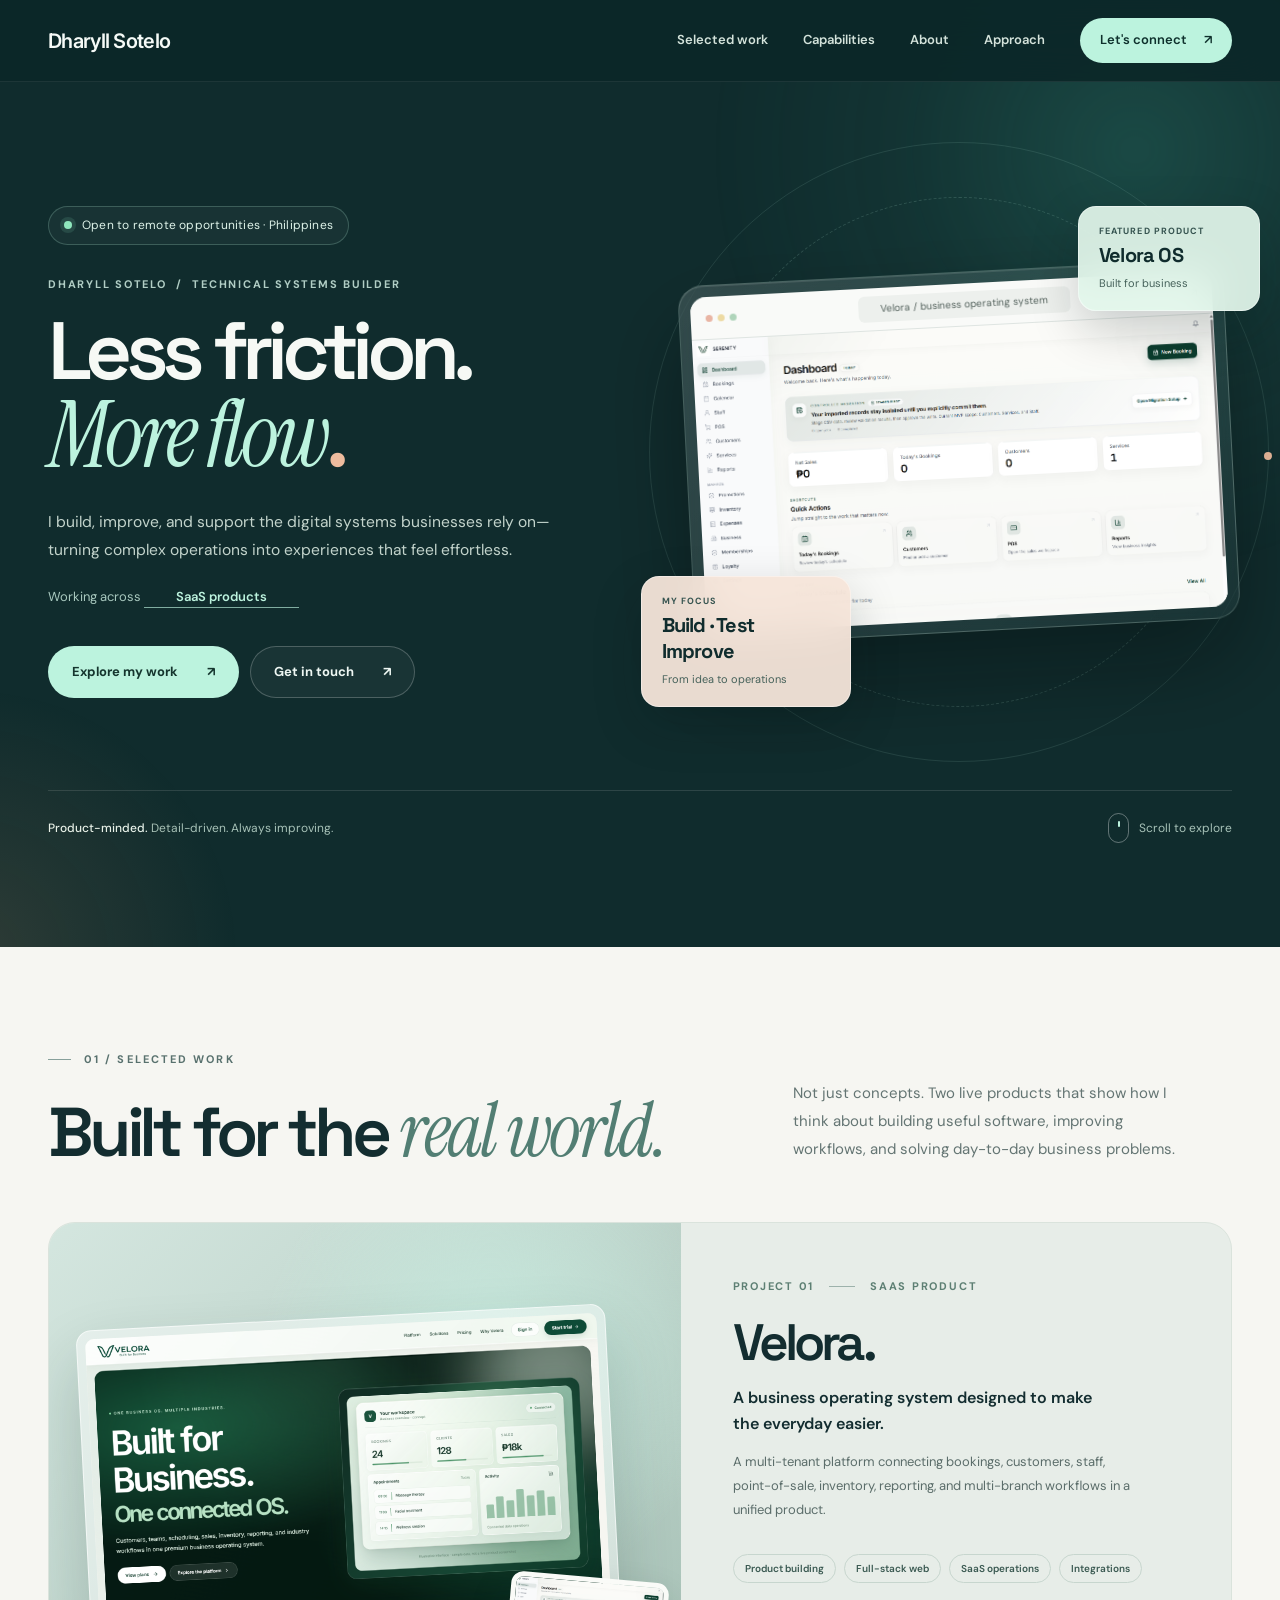
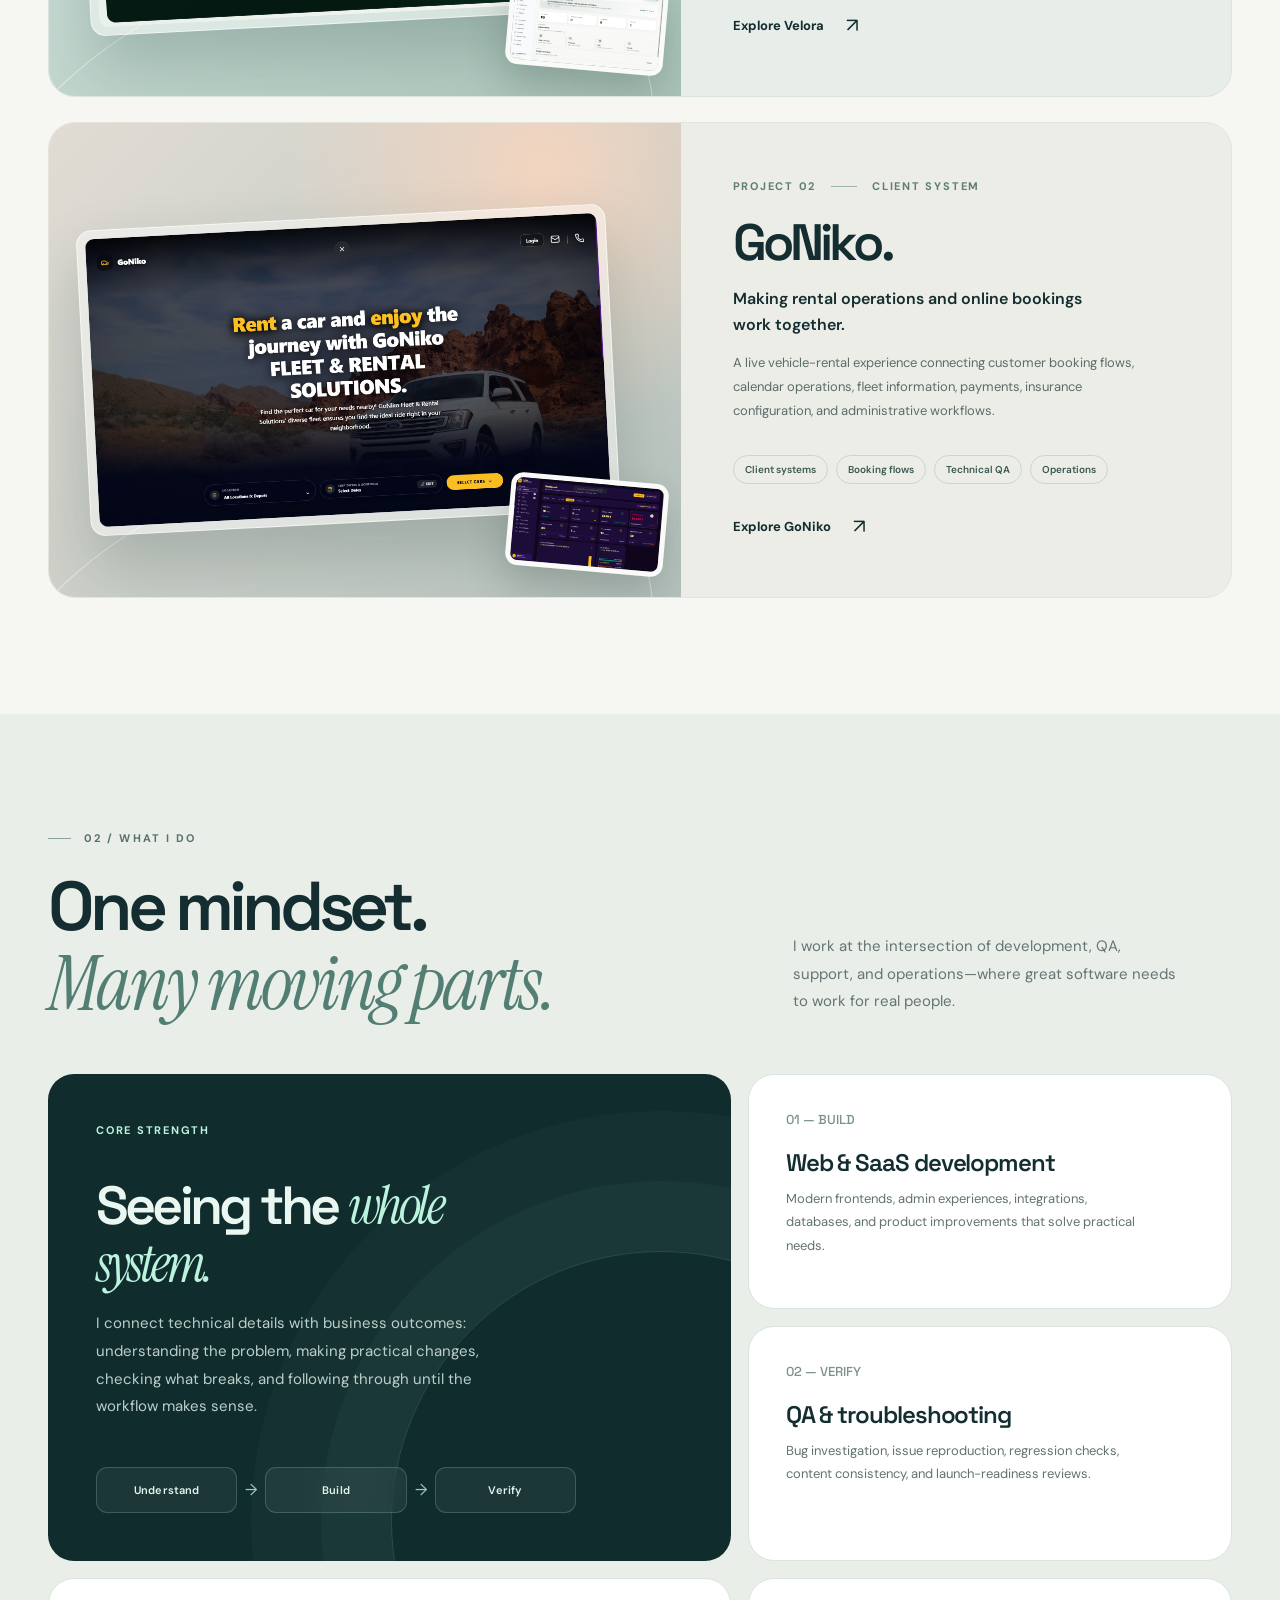
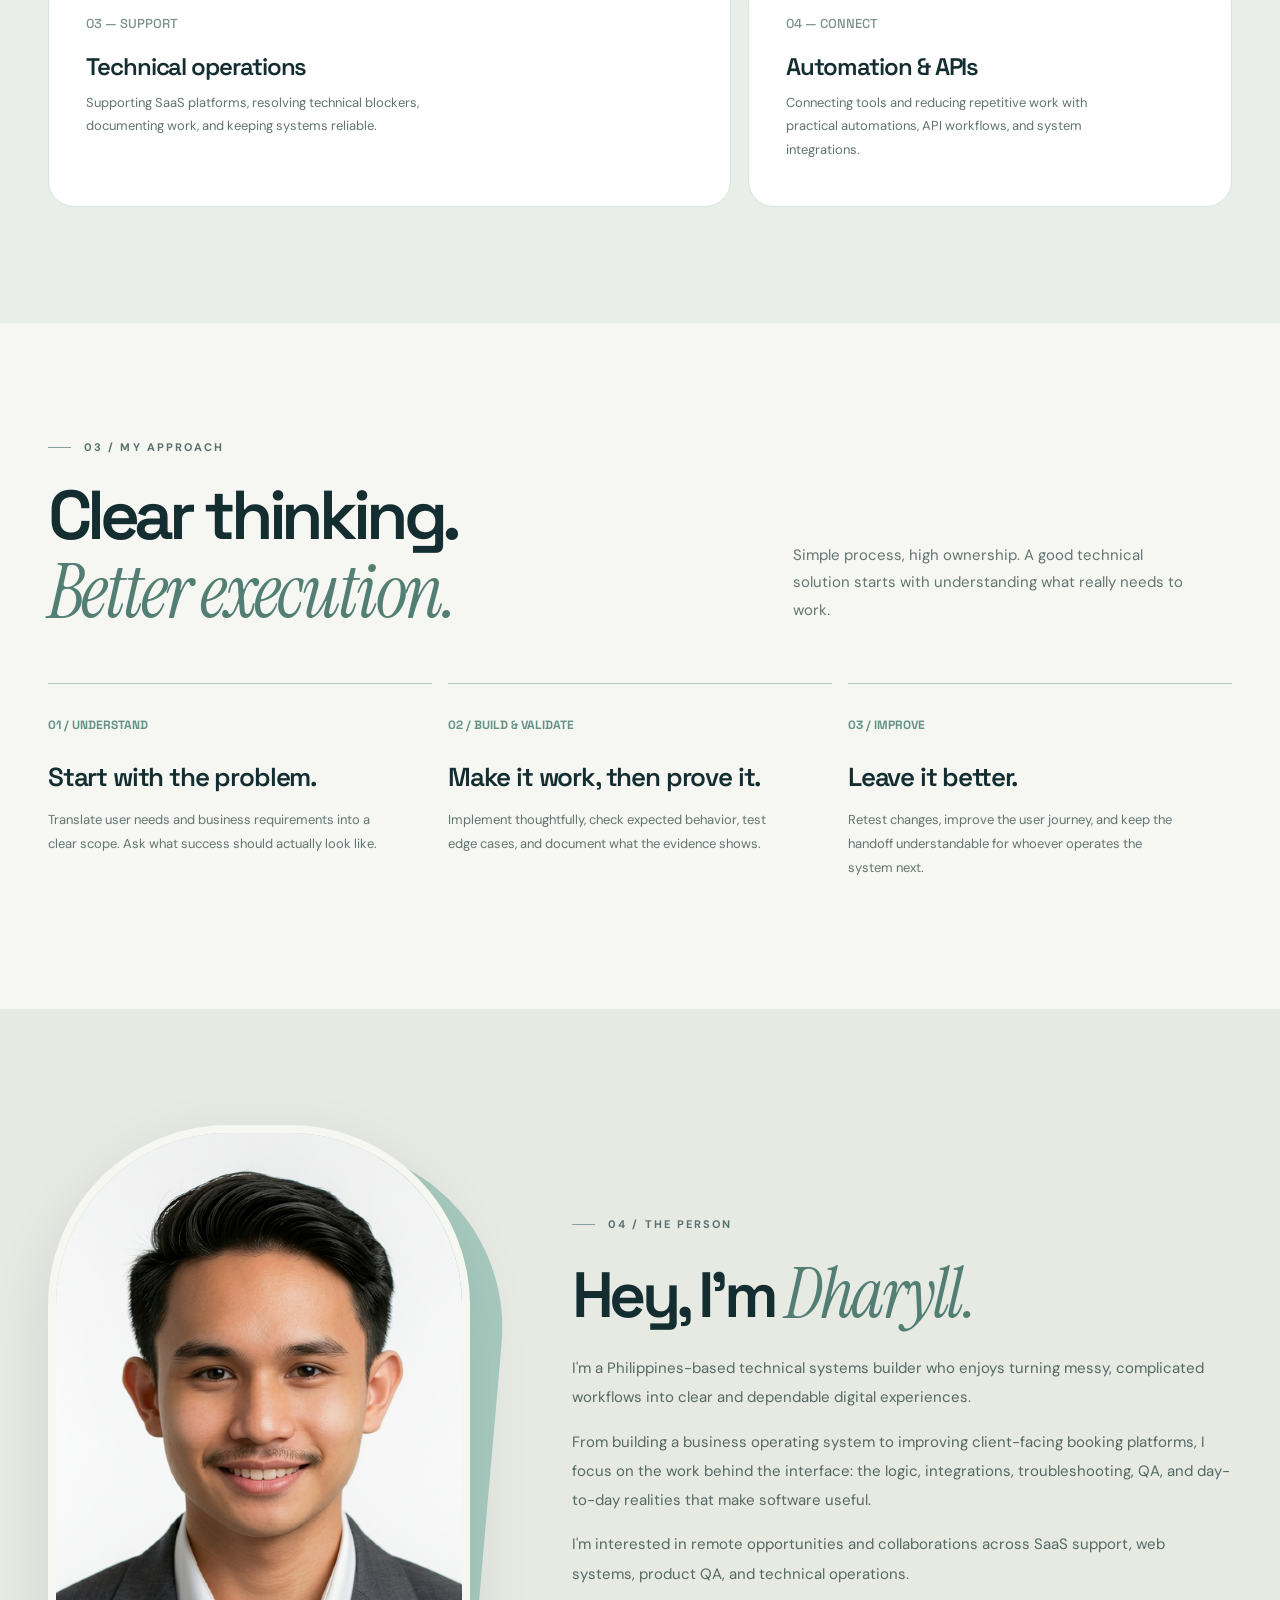
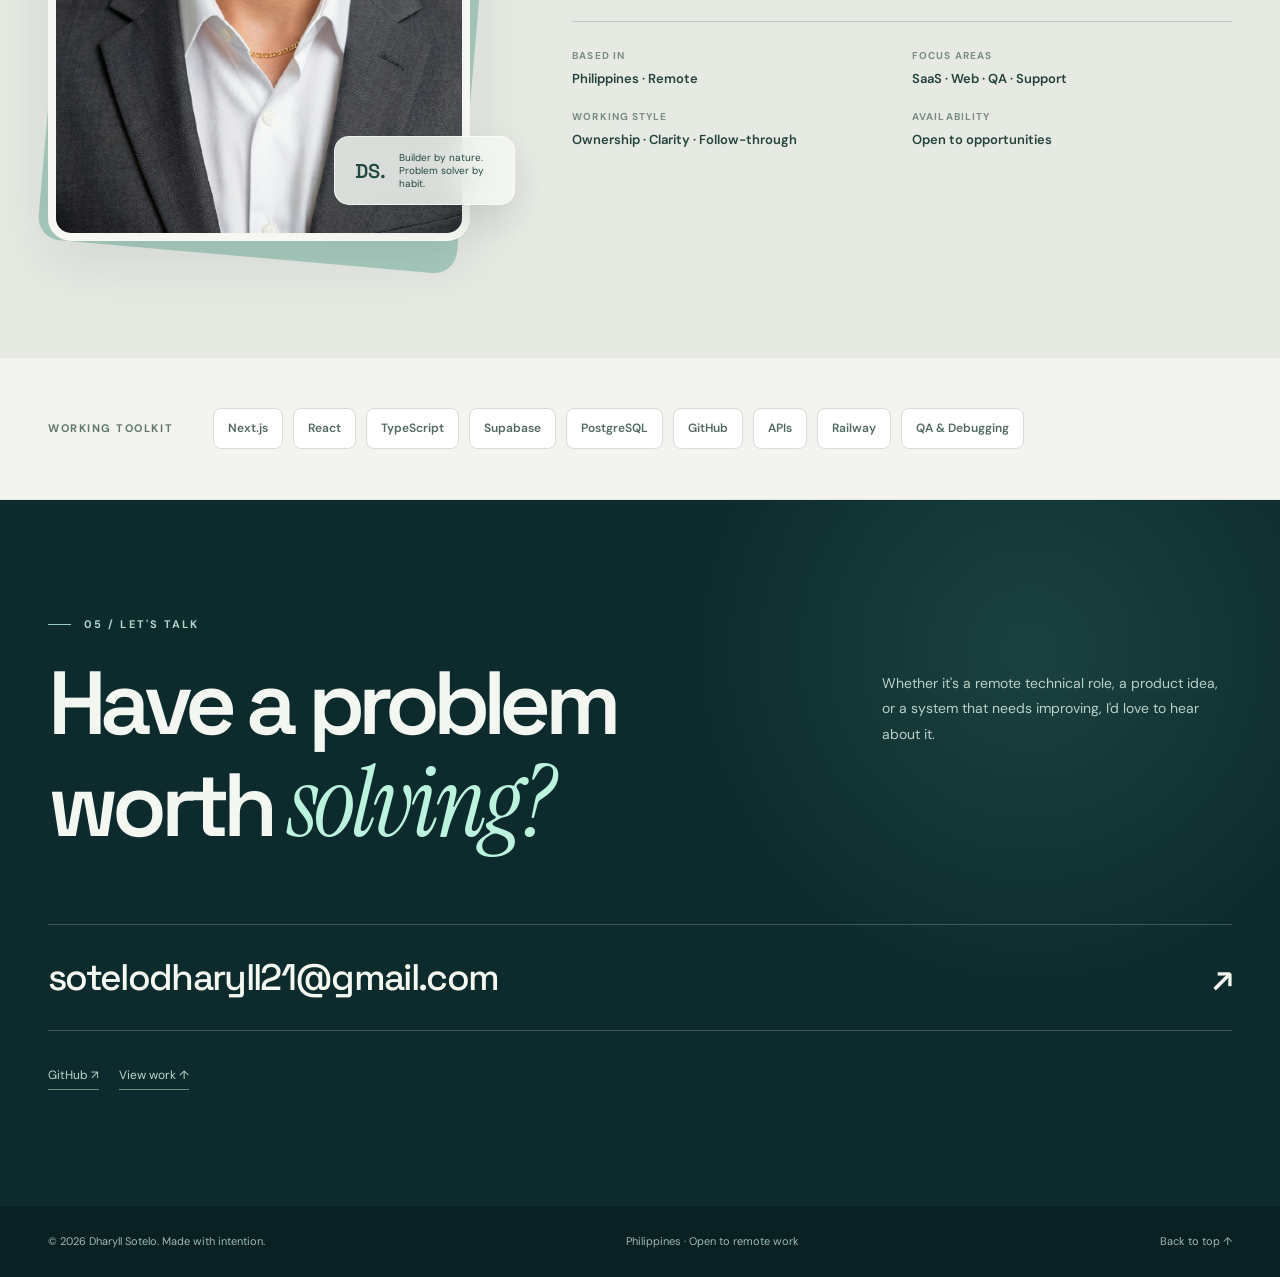
==== commit 47642d89: "refine typography: minimalist Inter wordmark in preview" ====
--- a/preview-v2/index.html
+++ b/preview-v2/index.html
@@ -12,7 +12,7 @@
   <title>Dharyll Sotelo — Technical Systems & Product Builder</title>
   <link rel="preconnect" href="https://fonts.googleapis.com">
   <link rel="preconnect" href="https://fonts.gstatic.com" crossorigin>
-  <link href="https://fonts.googleapis.com/css2?family=DM+Sans:wght@400;500;600;700&family=Space+Grotesk:wght@400;500;600;700&family=Instrument+Serif:ital@0;1&display=swap" rel="stylesheet">
+  <link href="https://fonts.googleapis.com/css2?family=DM+Sans:wght@400;500;600;700&family=Inter:wght@400;500;600;700&family=Space+Grotesk:wght@400;500;600;700&family=Instrument+Serif:ital@0;1&display=swap" rel="stylesheet">
   <style>
     :root{--ink:#132d30;--deep:#102c2d;--deep2:#071a1c;--paper:#f6f6f2;--cream:#ecefe9;--muted:#617172;--mint:#bcf3de;--mint-bright:#b3ffd7;--peach:#eebc9e;--hair:rgba(19,45,48,.13);--ease:cubic-bezier(.22,1,.36,1)}
     *,*::before,*::after{box-sizing:border-box}
@@ -29,12 +29,8 @@
     .nav-wrap{position:sticky;top:0;z-index:100;color:#f7fbf8;background:rgba(11,39,40,.91);border-bottom:1px solid rgba(255,255,255,.075);backdrop-filter:blur(20px);-webkit-backdrop-filter:blur(20px);transition:box-shadow .3s}
     .nav-wrap.scrolled{box-shadow:0 10px 24px rgba(0,0,0,.16)}
     .nav{min-height:81px;display:flex;align-items:center;justify-content:space-between;gap:20px;position:relative}
-    .brand{display:inline-flex;align-items:center;white-space:nowrap;font-family:"Space Grotesk",sans-serif}
-    .brand-wordmark{display:flex;flex-direction:column;gap:5px;align-items:flex-start}
-    .brand-wordmark strong{font-size:19px;line-height:1;letter-spacing:-.045em;color:#f7fbf8;font-weight:600}
-    .brand-wordmark strong span{font-weight:400;color:var(--mint);padding:0 3px}
-    .brand-wordmark small{font-family:"DM Sans",sans-serif;color:#a5c9bb;font-size:9px;letter-spacing:.19em;line-height:1.2;font-weight:600}
-    .brand:hover .brand-wordmark strong{color:var(--mint)}
+    .brand{display:inline-flex;align-items:center;white-space:nowrap;font-family:"Inter",Arial,sans-serif;font-weight:600;font-size:20px;letter-spacing:-.035em;line-height:1.2;color:#f5faf7;transition:color .2s ease}
+    .brand:hover{color:var(--mint)}
     .nav-links{display:flex;align-items:center;gap:35px;font-size:13px;color:#d4e3db;font-weight:600}
     .nav-links a:not(.nav-cta){transition:color .2s}.nav-links a:not(.nav-cta):hover{color:var(--mint)}
     .nav-cta{display:inline-flex;align-items:center;gap:17px;padding:12px 20px;background:var(--mint);border-radius:100px;color:#0e302c!important;transition:background .25s,transform .25s}.nav-cta:hover{background:#d6ffe9;transform:translateY(-2px)}
@@ -157,7 +153,7 @@
       .section{padding:92px 0}#work{padding-top:78px}.section-top{grid-template-columns:1fr;gap:18px;margin-bottom:37px}.section-desc{max-width:560px}.project{grid-template-columns:1fr}.project-visual{min-height:400px;order:0}.project-content{order:1;padding:36px 40px 45px}.cap-grid{grid-template-columns:1fr 1fr}.cap-feature{grid-column:span 2;grid-row:span 1;min-height:380px}.about-grid{grid-template-columns:.75fr 1fr;gap:45px}.portrait-tag{right:-18px}.toolkit-inner{flex-direction:column;align-items:flex-start;gap:15px}.contact-top{flex-direction:column}
     }
     @media (max-width:580px){
-      .container{width:calc(100% - 34px)}.brand-wordmark strong{font-size:16px}.brand-wordmark small{font-size:8px;letter-spacing:.13em}.hero{padding-top:58px}.hero h1{font-size:clamp(55px,14vw,78px)}.hero .lead{font-size:15px;line-height:1.75}.hero .micro{font-size:9px;letter-spacing:.12em}.hero-visual{min-height:345px;width:100%;margin:0}.visual-frame{max-width:420px;transform:rotate(-2deg);padding:7px;border-radius:18px}.browser-top{height:31px;padding:0 8px;font-size:8px}.browser-url{padding:3px 7px}.window-image{aspect-ratio:auto;object-fit:contain}.orbit{width:400px;height:400px}.orbit::before{inset:32px}.floating-ticket{padding:10px 12px;border-radius:12px}.floating-ticket strong{font-size:14px}.floating-ticket small{font-size:9px}.floating-ticket span{font-size:8px}.ticket-one{right:-4px;top:-13px;width:130px}.ticket-two{left:-4px;bottom:-7px;width:150px}.hero-foot{align-items:flex-start;flex-direction:column;gap:14px;margin-top:45px}.section{padding:78px 0}#work{padding-top:62px}.section h2{font-size:clamp(44px,11vw,61px)}.project{border-radius:18px}.project-visual{min-height:0;padding:22px;display:flex;flex-direction:column;gap:15px;align-items:stretch;justify-content:center}.project-image{width:100%;max-width:none;justify-self:auto;transform:none!important;border-radius:12px;padding:5px}.project-image img{border-radius:7px;height:auto;object-fit:contain}.project-mini{position:relative;align-self:flex-end;right:auto;bottom:auto;width:43%;max-width:165px;border-width:3px;transform:none!important}.project-mini img{height:auto;object-fit:contain}.project-content{padding:31px 25px 34px}.project-content h3{font-size:44px}.project-content .project-intro{font-size:15px}.cap-grid{grid-template-columns:1fr}.cap-feature{grid-column:span 1;padding:33px;min-height:365px}.cap-feature h3{font-size:45px}.cap-flow{gap:5px;padding-top:21px}.cap-flow span{padding:8px 4px;min-height:40px;font-size:10px}.cap-flow i{font-size:12px}.cap-card{min-height:auto;padding:29px}.approach-grid{grid-template-columns:1fr;gap:25px}.about-grid{grid-template-columns:1fr;gap:50px}.portrait-block{width:82%;max-width:340px}.portrait-tag{right:-28px;bottom:18px}.about-copy h2{font-size:52px}.facts{grid-template-columns:1fr 1fr}.toolkit{padding:37px 0}.contact h2{font-size:clamp(58px,12vw,79px)}.contact-link{margin-top:39px;align-items:center;word-break:break-word;font-size:clamp(17px,5vw,27px)}.contact-link span:last-child{font-size:25px}.footer-content{flex-direction:column;align-items:flex-start;gap:8px}.btn{flex:1}
+      .container{width:calc(100% - 34px)}.brand{font-size:18px;letter-spacing:-.025em}.hero{padding-top:58px}.hero h1{font-size:clamp(55px,14vw,78px)}.hero .lead{font-size:15px;line-height:1.75}.hero .micro{font-size:9px;letter-spacing:.12em}.hero-visual{min-height:345px;width:100%;margin:0}.visual-frame{max-width:420px;transform:rotate(-2deg);padding:7px;border-radius:18px}.browser-top{height:31px;padding:0 8px;font-size:8px}.browser-url{padding:3px 7px}.window-image{aspect-ratio:auto;object-fit:contain}.orbit{width:400px;height:400px}.orbit::before{inset:32px}.floating-ticket{padding:10px 12px;border-radius:12px}.floating-ticket strong{font-size:14px}.floating-ticket small{font-size:9px}.floating-ticket span{font-size:8px}.ticket-one{right:-4px;top:-13px;width:130px}.ticket-two{left:-4px;bottom:-7px;width:150px}.hero-foot{align-items:flex-start;flex-direction:column;gap:14px;margin-top:45px}.section{padding:78px 0}#work{padding-top:62px}.section h2{font-size:clamp(44px,11vw,61px)}.project{border-radius:18px}.project-visual{min-height:0;padding:22px;display:flex;flex-direction:column;gap:15px;align-items:stretch;justify-content:center}.project-image{width:100%;max-width:none;justify-self:auto;transform:none!important;border-radius:12px;padding:5px}.project-image img{border-radius:7px;height:auto;object-fit:contain}.project-mini{position:relative;align-self:flex-end;right:auto;bottom:auto;width:43%;max-width:165px;border-width:3px;transform:none!important}.project-mini img{height:auto;object-fit:contain}.project-content{padding:31px 25px 34px}.project-content h3{font-size:44px}.project-content .project-intro{font-size:15px}.cap-grid{grid-template-columns:1fr}.cap-feature{grid-column:span 1;padding:33px;min-height:365px}.cap-feature h3{font-size:45px}.cap-flow{gap:5px;padding-top:21px}.cap-flow span{padding:8px 4px;min-height:40px;font-size:10px}.cap-flow i{font-size:12px}.cap-card{min-height:auto;padding:29px}.approach-grid{grid-template-columns:1fr;gap:25px}.about-grid{grid-template-columns:1fr;gap:50px}.portrait-block{width:82%;max-width:340px}.portrait-tag{right:-28px;bottom:18px}.about-copy h2{font-size:52px}.facts{grid-template-columns:1fr 1fr}.toolkit{padding:37px 0}.contact h2{font-size:clamp(58px,12vw,79px)}.contact-link{margin-top:39px;align-items:center;word-break:break-word;font-size:clamp(17px,5vw,27px)}.contact-link span:last-child{font-size:25px}.footer-content{flex-direction:column;align-items:flex-start;gap:8px}.btn{flex:1}
     }
     @media (prefers-reduced-motion:reduce){
       html{scroll-behavior:auto}*,*::before,*::after{animation:none!important;transition:none!important}.reveal{opacity:1!important;transform:none!important}.visual-frame{transform:none!important}.project-image,.project-mini{transform:none!important}
@@ -169,7 +165,7 @@
 <div class="top-region" id="top">
   <header class="nav-wrap" id="site-nav">
     <div class="container nav">
-      <a class="brand" href="#top" aria-label="Dharyll Sotelo — home"><span class="brand-wordmark"><strong>DHARYLL<span aria-hidden="true">/</span>SOTELO</strong><small>PRODUCTS · SYSTEMS · QA</small></span></a>
+      <a class="brand" href="#top" aria-label="Dharyll Sotelo — home">Dharyll Sotelo</a>
       <button class="nav-toggle" type="button" aria-label="Toggle navigation" aria-expanded="false" aria-controls="nav-links">Menu <span aria-hidden="true">☰</span></button>
       <nav id="nav-links" class="nav-links" aria-label="Main navigation">
         <a href="#work">Selected work</a><a href="#capabilities">Capabilities</a><a href="#about">About</a><a href="#approach">Approach</a><a class="nav-cta" href="#contact">Let's connect <span aria-hidden="true">↗</span></a>
